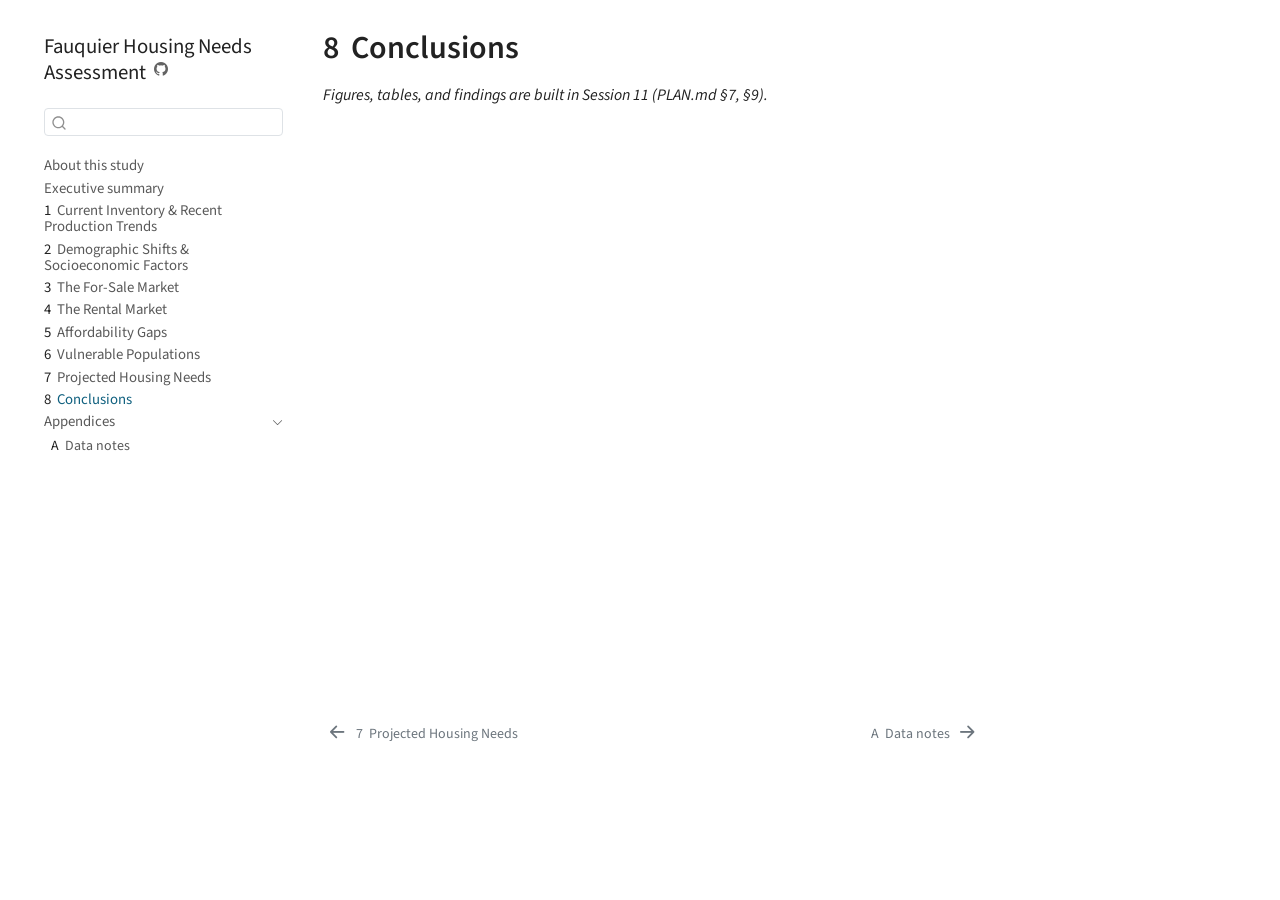
==== docs/conclusions.html @ 2946b9a0 "Session 9 (part 2): rental chapter + session close" ====
<!DOCTYPE html>
<html xmlns="http://www.w3.org/1999/xhtml" lang="en" xml:lang="en"><head>

<meta charset="utf-8">
<meta name="generator" content="quarto-1.9.36">

<meta name="viewport" content="width=device-width, initial-scale=1.0, user-scalable=yes">


<title>8&nbsp; Conclusions – Fauquier Housing Needs Assessment</title>
<style>
/* Default styles provided by pandoc.
** See https://pandoc.org/MANUAL.html#variables-for-html for config info.
*/
code{white-space: pre-wrap;}
span.smallcaps{font-variant: small-caps;}
div.columns{display: flex; gap: min(4vw, 1.5em);}
div.column{flex: auto; overflow-x: auto;}
div.hanging-indent{margin-left: 1.5em; text-indent: -1.5em;}
ul.task-list{list-style: none;}
ul.task-list li input[type="checkbox"] {
  width: 0.8em;
  margin: 0 0.8em 0.2em -1em; /* quarto-specific, see https://github.com/quarto-dev/quarto-cli/issues/4556 */ 
  vertical-align: middle;
}
</style>


<script src="site_libs/quarto-nav/quarto-nav.js"></script>
<script src="site_libs/quarto-nav/headroom.min.js"></script>
<script src="site_libs/clipboard/clipboard.min.js"></script>
<script src="site_libs/quarto-search/autocomplete.umd.js"></script>
<script src="site_libs/quarto-search/fuse.min.js"></script>
<script src="site_libs/quarto-search/quarto-search.js"></script>
<meta name="quarto:offset" content="./">
<link href="./data-notes.html" rel="next">
<link href="./projections.html" rel="prev">
<script src="site_libs/quarto-html/quarto.js" type="module"></script>
<script src="site_libs/quarto-html/tabsets/tabsets.js" type="module"></script>
<script src="site_libs/quarto-html/popper.min.js"></script>
<script src="site_libs/quarto-html/tippy.umd.min.js"></script>
<script src="site_libs/quarto-html/anchor.min.js"></script>
<link href="site_libs/quarto-html/tippy.css" rel="stylesheet">
<link href="site_libs/quarto-html/quarto-syntax-highlighting-845c23b38eaddc0f92fda52bfe77a8c8.css" rel="stylesheet" id="quarto-text-highlighting-styles">
<script src="site_libs/bootstrap/bootstrap.min.js"></script>
<link href="site_libs/bootstrap/bootstrap-icons.css" rel="stylesheet">
<link href="site_libs/bootstrap/bootstrap-46c6e2c251575f6e011ea95a3e909c79.min.css" rel="stylesheet" append-hash="true" id="quarto-bootstrap" data-mode="light">
<script id="quarto-search-options" type="application/json">{
  "location": "sidebar",
  "copy-button": false,
  "collapse-after": 3,
  "panel-placement": "start",
  "type": "textbox",
  "limit": 50,
  "keyboard-shortcut": [
    "f",
    "/",
    "s"
  ],
  "show-item-context": false,
  "language": {
    "search-no-results-text": "No results",
    "search-matching-documents-text": "matching documents",
    "search-copy-link-title": "Copy link to search",
    "search-hide-matches-text": "Hide additional matches",
    "search-more-match-text": "more match in this document",
    "search-more-matches-text": "more matches in this document",
    "search-clear-button-title": "Clear",
    "search-text-placeholder": "",
    "search-detached-cancel-button-title": "Cancel",
    "search-submit-button-title": "Submit",
    "search-label": "Search"
  }
}</script>


</head>

<body class="nav-sidebar floating quarto-light">

<div id="quarto-search-results"></div>
  <header id="quarto-header" class="headroom fixed-top">
  <nav class="quarto-secondary-nav">
    <div class="container-fluid d-flex">
      <button type="button" class="quarto-btn-toggle btn" data-bs-toggle="collapse" role="button" data-bs-target=".quarto-sidebar-collapse-item" aria-controls="quarto-sidebar" aria-expanded="false" aria-label="Toggle sidebar navigation" onclick="if (window.quartoToggleHeadroom) { window.quartoToggleHeadroom(); }">
        <i class="bi bi-layout-text-sidebar-reverse"></i>
      </button>
        <nav class="quarto-page-breadcrumbs" aria-label="breadcrumb"><ol class="breadcrumb"><li class="breadcrumb-item"><a href="./conclusions.html"><span class="chapter-number">8</span>&nbsp; <span class="chapter-title">Conclusions</span></a></li></ol></nav>
        <a class="flex-grow-1" role="navigation" data-bs-toggle="collapse" data-bs-target=".quarto-sidebar-collapse-item" aria-controls="quarto-sidebar" aria-expanded="false" aria-label="Toggle sidebar navigation" onclick="if (window.quartoToggleHeadroom) { window.quartoToggleHeadroom(); }">      
        </a>
      <button type="button" class="btn quarto-search-button" aria-label="Search" onclick="window.quartoOpenSearch();">
        <i class="bi bi-search"></i>
      </button>
    </div>
  </nav>
</header>
<!-- content -->
<div id="quarto-content" class="quarto-container page-columns page-rows-contents page-layout-article">
<!-- sidebar -->
  <nav id="quarto-sidebar" class="sidebar collapse collapse-horizontal quarto-sidebar-collapse-item sidebar-navigation floating overflow-auto">
    <div class="pt-lg-2 mt-2 text-left sidebar-header">
    <div class="sidebar-title mb-0 py-0">
      <a href="./">Fauquier Housing Needs Assessment</a> 
        <div class="sidebar-tools-main">
    <a href="https://github.com/hdadvisors/fhfh" title="Source Code" class="quarto-navigation-tool px-1" aria-label="Source Code"><i class="bi bi-github"></i></a>
</div>
    </div>
      </div>
        <div class="mt-2 flex-shrink-0 align-items-center">
        <div class="sidebar-search">
        <div id="quarto-search" class="" title="Search"></div>
        </div>
        </div>
    <div class="sidebar-menu-container"> 
    <ul class="list-unstyled mt-1">
        <li class="sidebar-item">
  <div class="sidebar-item-container"> 
  <a href="./index.html" class="sidebar-item-text sidebar-link">
 <span class="menu-text">About this study</span></a>
  </div>
</li>
        <li class="sidebar-item">
  <div class="sidebar-item-container"> 
  <a href="./exec-sum.html" class="sidebar-item-text sidebar-link">
 <span class="menu-text">Executive summary</span></a>
  </div>
</li>
        <li class="sidebar-item">
  <div class="sidebar-item-container"> 
  <a href="./inventory.html" class="sidebar-item-text sidebar-link">
 <span class="menu-text"><span class="chapter-number">1</span>&nbsp; <span class="chapter-title">Current Inventory &amp; Recent Production Trends</span></span></a>
  </div>
</li>
        <li class="sidebar-item">
  <div class="sidebar-item-container"> 
  <a href="./demographics.html" class="sidebar-item-text sidebar-link">
 <span class="menu-text"><span class="chapter-number">2</span>&nbsp; <span class="chapter-title">Demographic Shifts &amp; Socioeconomic Factors</span></span></a>
  </div>
</li>
        <li class="sidebar-item">
  <div class="sidebar-item-container"> 
  <a href="./market-ownership.html" class="sidebar-item-text sidebar-link">
 <span class="menu-text"><span class="chapter-number">3</span>&nbsp; <span class="chapter-title">The For-Sale Market</span></span></a>
  </div>
</li>
        <li class="sidebar-item">
  <div class="sidebar-item-container"> 
  <a href="./market-rental.html" class="sidebar-item-text sidebar-link">
 <span class="menu-text"><span class="chapter-number">4</span>&nbsp; <span class="chapter-title">The Rental Market</span></span></a>
  </div>
</li>
        <li class="sidebar-item">
  <div class="sidebar-item-container"> 
  <a href="./gaps.html" class="sidebar-item-text sidebar-link">
 <span class="menu-text"><span class="chapter-number">5</span>&nbsp; <span class="chapter-title">Affordability Gaps</span></span></a>
  </div>
</li>
        <li class="sidebar-item">
  <div class="sidebar-item-container"> 
  <a href="./populations.html" class="sidebar-item-text sidebar-link">
 <span class="menu-text"><span class="chapter-number">6</span>&nbsp; <span class="chapter-title">Vulnerable Populations</span></span></a>
  </div>
</li>
        <li class="sidebar-item">
  <div class="sidebar-item-container"> 
  <a href="./projections.html" class="sidebar-item-text sidebar-link">
 <span class="menu-text"><span class="chapter-number">7</span>&nbsp; <span class="chapter-title">Projected Housing Needs</span></span></a>
  </div>
</li>
        <li class="sidebar-item">
  <div class="sidebar-item-container"> 
  <a href="./conclusions.html" class="sidebar-item-text sidebar-link active">
 <span class="menu-text"><span class="chapter-number">8</span>&nbsp; <span class="chapter-title">Conclusions</span></span></a>
  </div>
</li>
        <li class="sidebar-item sidebar-item-section">
      <div class="sidebar-item-container"> 
            <a class="sidebar-item-text sidebar-link text-start" data-bs-toggle="collapse" data-bs-target="#quarto-sidebar-section-1" role="navigation" aria-expanded="true">
 <span class="menu-text">Appendices</span></a>
          <a class="sidebar-item-toggle text-start" data-bs-toggle="collapse" data-bs-target="#quarto-sidebar-section-1" role="navigation" aria-expanded="true" aria-label="Toggle section">
            <i class="bi bi-chevron-right ms-2"></i>
          </a> 
      </div>
      <ul id="quarto-sidebar-section-1" class="collapse list-unstyled sidebar-section depth1 show">  
          <li class="sidebar-item">
  <div class="sidebar-item-container"> 
  <a href="./data-notes.html" class="sidebar-item-text sidebar-link">
 <span class="menu-text"><span class="chapter-number">A</span>&nbsp; <span class="chapter-title">Data notes</span></span></a>
  </div>
</li>
      </ul>
  </li>
    </ul>
    </div>
</nav>
<div id="quarto-sidebar-glass" class="quarto-sidebar-collapse-item" data-bs-toggle="collapse" data-bs-target=".quarto-sidebar-collapse-item"></div>
<!-- margin-sidebar -->
    <div id="quarto-margin-sidebar" class="sidebar margin-sidebar zindex-bottom">
        
    </div>
<!-- main -->
<main class="content" id="quarto-document-content">

<header id="title-block-header" class="quarto-title-block default">
<div class="quarto-title">
<h1 class="title"><span id="sec-conclusions" class="quarto-section-identifier"><span class="chapter-number">8</span>&nbsp; <span class="chapter-title">Conclusions</span></span></h1>
</div>



<div class="quarto-title-meta">

    
  
    
  </div>
  


</header>


<!-- Purpose: bullet synthesis of key findings by income level, tenure, household type, and geography (PLAN.md §7 Ch 7). -->
<p><em>Figures, tables, and findings are built in Session 11 (PLAN.md §7, §9).</em></p>



</main> <!-- /main -->
<script id="quarto-html-after-body" type="application/javascript">
  window.document.addEventListener("DOMContentLoaded", function (event) {
    const icon = "";
    const anchorJS = new window.AnchorJS();
    anchorJS.options = {
      placement: 'right',
      icon: icon
    };
    anchorJS.add('.anchored');
    const isCodeAnnotation = (el) => {
      for (const clz of el.classList) {
        if (clz.startsWith('code-annotation-')) {                     
          return true;
        }
      }
      return false;
    }
    const onCopySuccess = function(e) {
      // button target
      const button = e.trigger;
      // don't keep focus
      button.blur();
      // flash "checked"
      button.classList.add('code-copy-button-checked');
      var currentTitle = button.getAttribute("title");
      button.setAttribute("title", "Copied!");
      let tooltip;
      if (window.bootstrap) {
        button.setAttribute("data-bs-toggle", "tooltip");
        button.setAttribute("data-bs-placement", "left");
        button.setAttribute("data-bs-title", "Copied!");
        tooltip = new bootstrap.Tooltip(button, 
          { trigger: "manual", 
            customClass: "code-copy-button-tooltip",
            offset: [0, -8]});
        tooltip.show();    
      }
      setTimeout(function() {
        if (tooltip) {
          tooltip.hide();
          button.removeAttribute("data-bs-title");
          button.removeAttribute("data-bs-toggle");
          button.removeAttribute("data-bs-placement");
        }
        button.setAttribute("title", currentTitle);
        button.classList.remove('code-copy-button-checked');
      }, 1000);
      // clear code selection
      e.clearSelection();
    }
    const getTextToCopy = function(trigger) {
      const outerScaffold = trigger.parentElement.cloneNode(true);
      const codeEl = outerScaffold.querySelector('code');
      for (const childEl of codeEl.children) {
        if (isCodeAnnotation(childEl)) {
          childEl.remove();
        }
      }
      return codeEl.innerText;
    }
    const clipboard = new window.ClipboardJS('.code-copy-button:not([data-in-quarto-modal])', {
      text: getTextToCopy
    });
    clipboard.on('success', onCopySuccess);
    if (window.document.getElementById('quarto-embedded-source-code-modal')) {
      const clipboardModal = new window.ClipboardJS('.code-copy-button[data-in-quarto-modal]', {
        text: getTextToCopy,
        container: window.document.getElementById('quarto-embedded-source-code-modal')
      });
      clipboardModal.on('success', onCopySuccess);
    }
      var localhostRegex = new RegExp(/^(?:http|https):\/\/localhost\:?[0-9]*\//);
      var mailtoRegex = new RegExp(/^mailto:/);
        var filterRegex = new RegExp('/' + window.location.host + '/');
      var isInternal = (href) => {
          return filterRegex.test(href) || localhostRegex.test(href) || mailtoRegex.test(href);
      }
      // Inspect non-navigation links and adorn them if external
     var links = window.document.querySelectorAll('a[href]:not(.nav-link):not(.navbar-brand):not(.toc-action):not(.sidebar-link):not(.sidebar-item-toggle):not(.pagination-link):not(.no-external):not([aria-hidden]):not(.dropdown-item):not(.quarto-navigation-tool):not(.about-link)');
      for (var i=0; i<links.length; i++) {
        const link = links[i];
        if (!isInternal(link.href)) {
          // undo the damage that might have been done by quarto-nav.js in the case of
          // links that we want to consider external
          if (link.dataset.originalHref !== undefined) {
            link.href = link.dataset.originalHref;
          }
        }
      }
    function tippyHover(el, contentFn, onTriggerFn, onUntriggerFn) {
      const config = {
        allowHTML: true,
        maxWidth: 500,
        delay: 100,
        arrow: false,
        appendTo: function(el) {
            return el.parentElement;
        },
        interactive: true,
        interactiveBorder: 10,
        theme: 'quarto',
        placement: 'bottom-start',
      };
      if (contentFn) {
        config.content = contentFn;
      }
      if (onTriggerFn) {
        config.onTrigger = onTriggerFn;
      }
      if (onUntriggerFn) {
        config.onUntrigger = onUntriggerFn;
      }
      window.tippy(el, config); 
    }
        let selectedAnnoteEl;
        const selectorForAnnotation = ( cell, annotation) => {
          let cellAttr = 'data-code-cell="' + cell + '"';
          let lineAttr = 'data-code-annotation="' +  annotation + '"';
          const selector = 'span[' + cellAttr + '][' + lineAttr + ']';
          return selector;
        }
        const selectCodeLines = (annoteEl) => {
          const doc = window.document;
          const targetCell = annoteEl.getAttribute("data-target-cell");
          const targetAnnotation = annoteEl.getAttribute("data-target-annotation");
          const annoteSpan = window.document.querySelector(selectorForAnnotation(targetCell, targetAnnotation));
          const lines = annoteSpan.getAttribute("data-code-lines").split(",");
          const lineIds = lines.map((line) => {
            return targetCell + "-" + line;
          })
          let top = null;
          let height = null;
          let parent = null;
          if (lineIds.length > 0) {
              //compute the position of the single el (top and bottom and make a div)
              const el = window.document.getElementById(lineIds[0]);
              top = el.offsetTop;
              height = el.offsetHeight;
              parent = el.parentElement.parentElement;
            if (lineIds.length > 1) {
              const lastEl = window.document.getElementById(lineIds[lineIds.length - 1]);
              const bottom = lastEl.offsetTop + lastEl.offsetHeight;
              height = bottom - top;
            }
            if (top !== null && height !== null && parent !== null) {
              // cook up a div (if necessary) and position it 
              let div = window.document.getElementById("code-annotation-line-highlight");
              if (div === null) {
                div = window.document.createElement("div");
                div.setAttribute("id", "code-annotation-line-highlight");
                div.style.position = 'absolute';
                parent.appendChild(div);
              }
              div.style.top = top - 2 + "px";
              div.style.height = height + 4 + "px";
              div.style.left = 0;
              let gutterDiv = window.document.getElementById("code-annotation-line-highlight-gutter");
              if (gutterDiv === null) {
                gutterDiv = window.document.createElement("div");
                gutterDiv.setAttribute("id", "code-annotation-line-highlight-gutter");
                gutterDiv.style.position = 'absolute';
                const codeCell = window.document.getElementById(targetCell);
                const gutter = codeCell.querySelector('.code-annotation-gutter');
                gutter.appendChild(gutterDiv);
              }
              gutterDiv.style.top = top - 2 + "px";
              gutterDiv.style.height = height + 4 + "px";
            }
            selectedAnnoteEl = annoteEl;
          }
        };
        const unselectCodeLines = () => {
          const elementsIds = ["code-annotation-line-highlight", "code-annotation-line-highlight-gutter"];
          elementsIds.forEach((elId) => {
            const div = window.document.getElementById(elId);
            if (div) {
              div.remove();
            }
          });
          selectedAnnoteEl = undefined;
        };
          // Handle positioning of the toggle
      window.addEventListener(
        "resize",
        throttle(() => {
          elRect = undefined;
          if (selectedAnnoteEl) {
            selectCodeLines(selectedAnnoteEl);
          }
        }, 10)
      );
      function throttle(fn, ms) {
      let throttle = false;
      let timer;
        return (...args) => {
          if(!throttle) { // first call gets through
              fn.apply(this, args);
              throttle = true;
          } else { // all the others get throttled
              if(timer) clearTimeout(timer); // cancel #2
              timer = setTimeout(() => {
                fn.apply(this, args);
                timer = throttle = false;
              }, ms);
          }
        };
      }
        // Attach click handler to the DT
        const annoteDls = window.document.querySelectorAll('dt[data-target-cell]');
        for (const annoteDlNode of annoteDls) {
          annoteDlNode.addEventListener('click', (event) => {
            const clickedEl = event.target;
            if (clickedEl !== selectedAnnoteEl) {
              unselectCodeLines();
              const activeEl = window.document.querySelector('dt[data-target-cell].code-annotation-active');
              if (activeEl) {
                activeEl.classList.remove('code-annotation-active');
              }
              selectCodeLines(clickedEl);
              clickedEl.classList.add('code-annotation-active');
            } else {
              // Unselect the line
              unselectCodeLines();
              clickedEl.classList.remove('code-annotation-active');
            }
          });
        }
    const findCites = (el) => {
      const parentEl = el.parentElement;
      if (parentEl) {
        const cites = parentEl.dataset.cites;
        if (cites) {
          return {
            el,
            cites: cites.split(' ')
          };
        } else {
          return findCites(el.parentElement)
        }
      } else {
        return undefined;
      }
    };
    var bibliorefs = window.document.querySelectorAll('a[role="doc-biblioref"]');
    for (var i=0; i<bibliorefs.length; i++) {
      const ref = bibliorefs[i];
      const citeInfo = findCites(ref);
      if (citeInfo) {
        tippyHover(citeInfo.el, function() {
          var popup = window.document.createElement('div');
          citeInfo.cites.forEach(function(cite) {
            var citeDiv = window.document.createElement('div');
            citeDiv.classList.add('hanging-indent');
            citeDiv.classList.add('csl-entry');
            var biblioDiv = window.document.getElementById('ref-' + cite);
            if (biblioDiv) {
              citeDiv.innerHTML = biblioDiv.innerHTML;
            }
            popup.appendChild(citeDiv);
          });
          return popup.innerHTML;
        });
      }
    }
  });
  </script>
<nav class="page-navigation">
  <div class="nav-page nav-page-previous">
      <a href="./projections.html" class="pagination-link" aria-label="Projected Housing Needs">
        <i class="bi bi-arrow-left-short"></i> <span class="nav-page-text"><span class="chapter-number">7</span>&nbsp; <span class="chapter-title">Projected Housing Needs</span></span>
      </a>          
  </div>
  <div class="nav-page nav-page-next">
      <a href="./data-notes.html" class="pagination-link" aria-label="Data notes">
        <span class="nav-page-text"><span class="chapter-number">A</span>&nbsp; <span class="chapter-title">Data notes</span></span> <i class="bi bi-arrow-right-short"></i>
      </a>
  </div>
</nav>
</div> <!-- /content -->




</body></html>
---- docs/site_libs/quarto-html/tippy.css ----
.tippy-box[data-animation=fade][data-state=hidden]{opacity:0}[data-tippy-root]{max-width:calc(100vw - 10px)}.tippy-box{position:relative;background-color:#333;color:#fff;border-radius:4px;font-size:14px;line-height:1.4;white-space:normal;outline:0;transition-property:transform,visibility,opacity}.tippy-box[data-placement^=top]>.tippy-arrow{bottom:0}.tippy-box[data-placement^=top]>.tippy-arrow:before{bottom:-7px;left:0;border-width:8px 8px 0;border-top-color:initial;transform-origin:center top}.tippy-box[data-placement^=bottom]>.tippy-arrow{top:0}.tippy-box[data-placement^=bottom]>.tippy-arrow:before{top:-7px;left:0;border-width:0 8px 8px;border-bottom-color:initial;transform-origin:center bottom}.tippy-box[data-placement^=left]>.tippy-arrow{right:0}.tippy-box[data-placement^=left]>.tippy-arrow:before{border-width:8px 0 8px 8px;border-left-color:initial;right:-7px;transform-origin:center left}.tippy-box[data-placement^=right]>.tippy-arrow{left:0}.tippy-box[data-placement^=right]>.tippy-arrow:before{left:-7px;border-width:8px 8px 8px 0;border-right-color:initial;transform-origin:center right}.tippy-box[data-inertia][data-state=visible]{transition-timing-function:cubic-bezier(.54,1.5,.38,1.11)}.tippy-arrow{width:16px;height:16px;color:#333}.tippy-arrow:before{content:"";position:absolute;border-color:transparent;border-style:solid}.tippy-content{position:relative;padding:5px 9px;z-index:1}
---- docs/site_libs/quarto-html/quarto-syntax-highlighting-845c23b38eaddc0f92fda52bfe77a8c8.css ----
/* quarto syntax highlight colors */
:root {
  --quarto-hl-ot-color: #003B4F;
  --quarto-hl-at-color: #657422;
  --quarto-hl-ss-color: #20794D;
  --quarto-hl-an-color: #5E5E5E;
  --quarto-hl-fu-color: #4758AB;
  --quarto-hl-st-color: #20794D;
  --quarto-hl-cf-color: #003B4F;
  --quarto-hl-op-color: #5E5E5E;
  --quarto-hl-er-color: #AD0000;
  --quarto-hl-bn-color: #AD0000;
  --quarto-hl-al-color: #AD0000;
  --quarto-hl-va-color: #111111;
  --quarto-hl-bu-color: inherit;
  --quarto-hl-ex-color: inherit;
  --quarto-hl-pp-color: #AD0000;
  --quarto-hl-in-color: #5E5E5E;
  --quarto-hl-vs-color: #20794D;
  --quarto-hl-wa-color: #5E5E5E;
  --quarto-hl-do-color: #5E5E5E;
  --quarto-hl-im-color: #00769E;
  --quarto-hl-ch-color: #20794D;
  --quarto-hl-dt-color: #AD0000;
  --quarto-hl-fl-color: #AD0000;
  --quarto-hl-co-color: #5E5E5E;
  --quarto-hl-cv-color: #5E5E5E;
  --quarto-hl-cn-color: #8f5902;
  --quarto-hl-sc-color: #5E5E5E;
  --quarto-hl-dv-color: #AD0000;
  --quarto-hl-kw-color: #003B4F;
}

/* other quarto variables */
:root {
  --quarto-font-monospace: SFMono-Regular, Menlo, Monaco, Consolas, "Liberation Mono", "Courier New", monospace;
}

/* syntax highlight based on Pandoc's rules */
pre > code.sourceCode > span {
  color: #003B4F;
}

code.sourceCode > span {
  color: #003B4F;
}

div.sourceCode,
div.sourceCode pre.sourceCode {
  color: #003B4F;
}

/* Normal */
code span {
  color: #003B4F;
}

/* Alert */
code span.al {
  color: #AD0000;
  font-style: inherit;
}

/* Annotation */
code span.an {
  color: #5E5E5E;
  font-style: inherit;
}

/* Attribute */
code span.at {
  color: #657422;
  font-style: inherit;
}

/* BaseN */
code span.bn {
  color: #AD0000;
  font-style: inherit;
}

/* BuiltIn */
code span.bu {
  font-style: inherit;
}

/* ControlFlow */
code span.cf {
  color: #003B4F;
  font-weight: bold;
  font-style: inherit;
}

/* Char */
code span.ch {
  color: #20794D;
  font-style: inherit;
}

/* Constant */
code span.cn {
  color: #8f5902;
  font-style: inherit;
}

/* Comment */
code span.co {
  color: #5E5E5E;
  font-style: inherit;
}

/* CommentVar */
code span.cv {
  color: #5E5E5E;
  font-style: italic;
}

/* Documentation */
code span.do {
  color: #5E5E5E;
  font-style: italic;
}

/* DataType */
code span.dt {
  color: #AD0000;
  font-style: inherit;
}

/* DecVal */
code span.dv {
  color: #AD0000;
  font-style: inherit;
}

/* Error */
code span.er {
  color: #AD0000;
  font-style: inherit;
}

/* Extension */
code span.ex {
  font-style: inherit;
}

/* Float */
code span.fl {
  color: #AD0000;
  font-style: inherit;
}

/* Function */
code span.fu {
  color: #4758AB;
  font-style: inherit;
}

/* Import */
code span.im {
  color: #00769E;
  font-style: inherit;
}

/* Information */
code span.in {
  color: #5E5E5E;
  font-style: inherit;
}

/* Keyword */
code span.kw {
  color: #003B4F;
  font-weight: bold;
  font-style: inherit;
}

/* Operator */
code span.op {
  color: #5E5E5E;
  font-style: inherit;
}

/* Other */
code span.ot {
  color: #003B4F;
  font-style: inherit;
}

/* Preprocessor */
code span.pp {
  color: #AD0000;
  font-style: inherit;
}

/* SpecialChar */
code span.sc {
  color: #5E5E5E;
  font-style: inherit;
}

/* SpecialString */
code span.ss {
  color: #20794D;
  font-style: inherit;
}

/* String */
code span.st {
  color: #20794D;
  font-style: inherit;
}

/* Variable */
code span.va {
  color: #111111;
  font-style: inherit;
}

/* VerbatimString */
code span.vs {
  color: #20794D;
  font-style: inherit;
}

/* Warning */
code span.wa {
  color: #5E5E5E;
  font-style: italic;
}

.prevent-inlining {
  content: "</";
}

/*# sourceMappingURL=ac89f0bb514bba72461919f78549e31c.css.map */
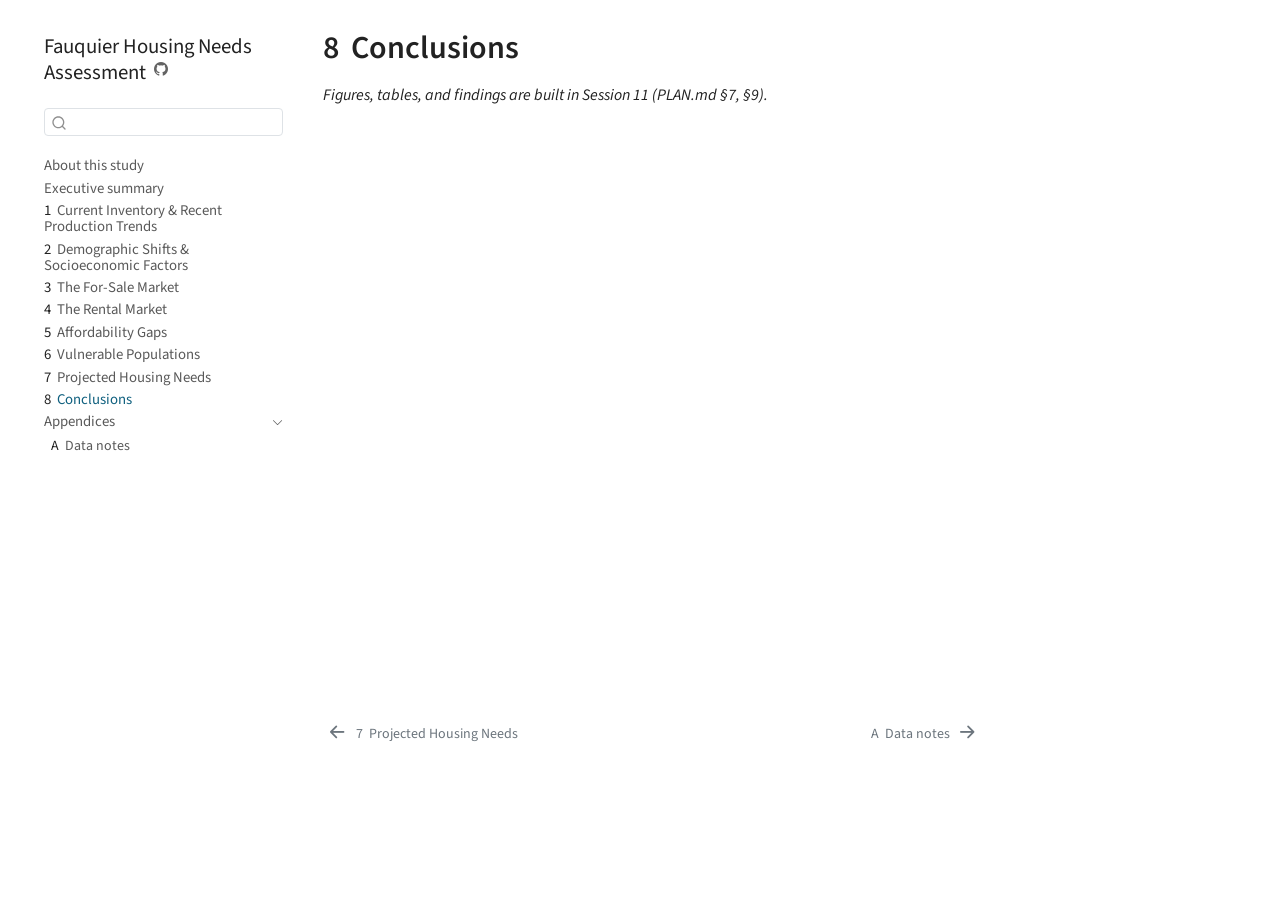
==== commit 67e756f2: "Session 11 (part a): projections chapter + wc_cap helper" ====
--- a/docs/conclusions.html
+++ b/docs/conclusions.html
@@ -2,7 +2,7 @@
 <html xmlns="http://www.w3.org/1999/xhtml" lang="en" xml:lang="en"><head>
 
 <meta charset="utf-8">
-<meta name="generator" content="quarto-1.9.36">
+<meta name="generator" content="quarto-1.9.38">
 
 <meta name="viewport" content="width=device-width, initial-scale=1.0, user-scalable=yes">
 
@@ -41,7 +41,7 @@
 <script src="site_libs/quarto-html/tippy.umd.min.js"></script>
 <script src="site_libs/quarto-html/anchor.min.js"></script>
 <link href="site_libs/quarto-html/tippy.css" rel="stylesheet">
-<link href="site_libs/quarto-html/quarto-syntax-highlighting-845c23b38eaddc0f92fda52bfe77a8c8.css" rel="stylesheet" id="quarto-text-highlighting-styles">
+<link href="site_libs/quarto-html/quarto-syntax-highlighting-15634bcf2e68342d4ad2dfa704d543f6.css" rel="stylesheet" id="quarto-text-highlighting-styles">
 <script src="site_libs/bootstrap/bootstrap.min.js"></script>
 <link href="site_libs/bootstrap/bootstrap-icons.css" rel="stylesheet">
 <link href="site_libs/bootstrap/bootstrap-46c6e2c251575f6e011ea95a3e909c79.min.css" rel="stylesheet" append-hash="true" id="quarto-bootstrap" data-mode="light">
--- a/docs/site_libs/quarto-html/quarto-syntax-highlighting-15634bcf2e68342d4ad2dfa704d543f6.css
+++ b/docs/site_libs/quarto-html/quarto-syntax-highlighting-15634bcf2e68342d4ad2dfa704d543f6.css
@@ -0,0 +1,236 @@
+/* quarto syntax highlight colors */
+:root {
+  --quarto-hl-ot-color: #003B4F;
+  --quarto-hl-at-color: #657422;
+  --quarto-hl-ss-color: #20794D;
+  --quarto-hl-an-color: #5E5E5E;
+  --quarto-hl-fu-color: #4758AB;
+  --quarto-hl-st-color: #20794D;
+  --quarto-hl-cf-color: #003B4F;
+  --quarto-hl-op-color: #5E5E5E;
+  --quarto-hl-er-color: #AD0000;
+  --quarto-hl-bn-color: #AD0000;
+  --quarto-hl-al-color: #AD0000;
+  --quarto-hl-va-color: #111111;
+  --quarto-hl-bu-color: inherit;
+  --quarto-hl-ex-color: inherit;
+  --quarto-hl-pp-color: #AD0000;
+  --quarto-hl-in-color: #5E5E5E;
+  --quarto-hl-vs-color: #20794D;
+  --quarto-hl-wa-color: #5E5E5E;
+  --quarto-hl-do-color: #5E5E5E;
+  --quarto-hl-im-color: #00769E;
+  --quarto-hl-ch-color: #20794D;
+  --quarto-hl-dt-color: #AD0000;
+  --quarto-hl-fl-color: #AD0000;
+  --quarto-hl-co-color: #5E5E5E;
+  --quarto-hl-cv-color: #5E5E5E;
+  --quarto-hl-cn-color: #8f5902;
+  --quarto-hl-sc-color: #5E5E5E;
+  --quarto-hl-dv-color: #AD0000;
+  --quarto-hl-kw-color: #003B4F;
+}
+
+/* other quarto variables */
+:root {
+  --quarto-font-monospace: SFMono-Regular, Menlo, Monaco, Consolas, "Liberation Mono", "Courier New", monospace;
+}
+
+/* syntax highlight based on Pandoc's rules */
+pre > code.sourceCode > span {
+  color: #003B4F;
+}
+
+code.sourceCode > span {
+  color: #003B4F;
+}
+
+div.sourceCode,
+div.sourceCode pre.sourceCode {
+  color: #003B4F;
+}
+
+/* Normal */
+code span {
+  color: #003B4F;
+}
+
+/* Alert */
+code span.al {
+  color: #AD0000;
+  font-style: inherit;
+}
+
+/* Annotation */
+code span.an {
+  color: #5E5E5E;
+  font-style: inherit;
+}
+
+/* Attribute */
+code span.at {
+  color: #657422;
+  font-style: inherit;
+}
+
+/* BaseN */
+code span.bn {
+  color: #AD0000;
+  font-style: inherit;
+}
+
+/* BuiltIn */
+code span.bu {
+  font-style: inherit;
+}
+
+/* ControlFlow */
+code span.cf {
+  color: #003B4F;
+  font-weight: bold;
+  font-style: inherit;
+}
+
+/* Char */
+code span.ch {
+  color: #20794D;
+  font-style: inherit;
+}
+
+/* Constant */
+code span.cn {
+  color: #8f5902;
+  font-style: inherit;
+}
+
+/* Comment */
+code span.co {
+  color: #5E5E5E;
+  font-style: inherit;
+}
+
+/* CommentVar */
+code span.cv {
+  color: #5E5E5E;
+  font-style: italic;
+}
+
+/* Documentation */
+code span.do {
+  color: #5E5E5E;
+  font-style: italic;
+}
+
+/* DataType */
+code span.dt {
+  color: #AD0000;
+  font-style: inherit;
+}
+
+/* DecVal */
+code span.dv {
+  color: #AD0000;
+  font-style: inherit;
+}
+
+/* Error */
+code span.er {
+  color: #AD0000;
+  font-style: inherit;
+}
+
+/* Extension */
+code span.ex {
+  font-style: inherit;
+}
+
+/* Float */
+code span.fl {
+  color: #AD0000;
+  font-style: inherit;
+}
+
+/* Function */
+code span.fu {
+  color: #4758AB;
+  font-style: inherit;
+}
+
+/* Import */
+code span.im {
+  color: #00769E;
+  font-style: inherit;
+}
+
+/* Information */
+code span.in {
+  color: #5E5E5E;
+  font-style: inherit;
+}
+
+/* Keyword */
+code span.kw {
+  color: #003B4F;
+  font-weight: bold;
+  font-style: inherit;
+}
+
+/* Operator */
+code span.op {
+  color: #5E5E5E;
+  font-style: inherit;
+}
+
+/* Other */
+code span.ot {
+  color: #003B4F;
+  font-style: inherit;
+}
+
+/* Preprocessor */
+code span.pp {
+  color: #AD0000;
+  font-style: inherit;
+}
+
+/* SpecialChar */
+code span.sc {
+  color: #5E5E5E;
+  font-style: inherit;
+}
+
+/* SpecialString */
+code span.ss {
+  color: #20794D;
+  font-style: inherit;
+}
+
+/* String */
+code span.st {
+  color: #20794D;
+  font-style: inherit;
+}
+
+/* Variable */
+code span.va {
+  color: #111111;
+  font-style: inherit;
+}
+
+/* VerbatimString */
+code span.vs {
+  color: #20794D;
+  font-style: inherit;
+}
+
+/* Warning */
+code span.wa {
+  color: #5E5E5E;
+  font-style: italic;
+}
+
+.prevent-inlining {
+  content: "</";
+}
+
+/*# sourceMappingURL=f23921c56f73e400b49028c9186a1aa0.css.map */
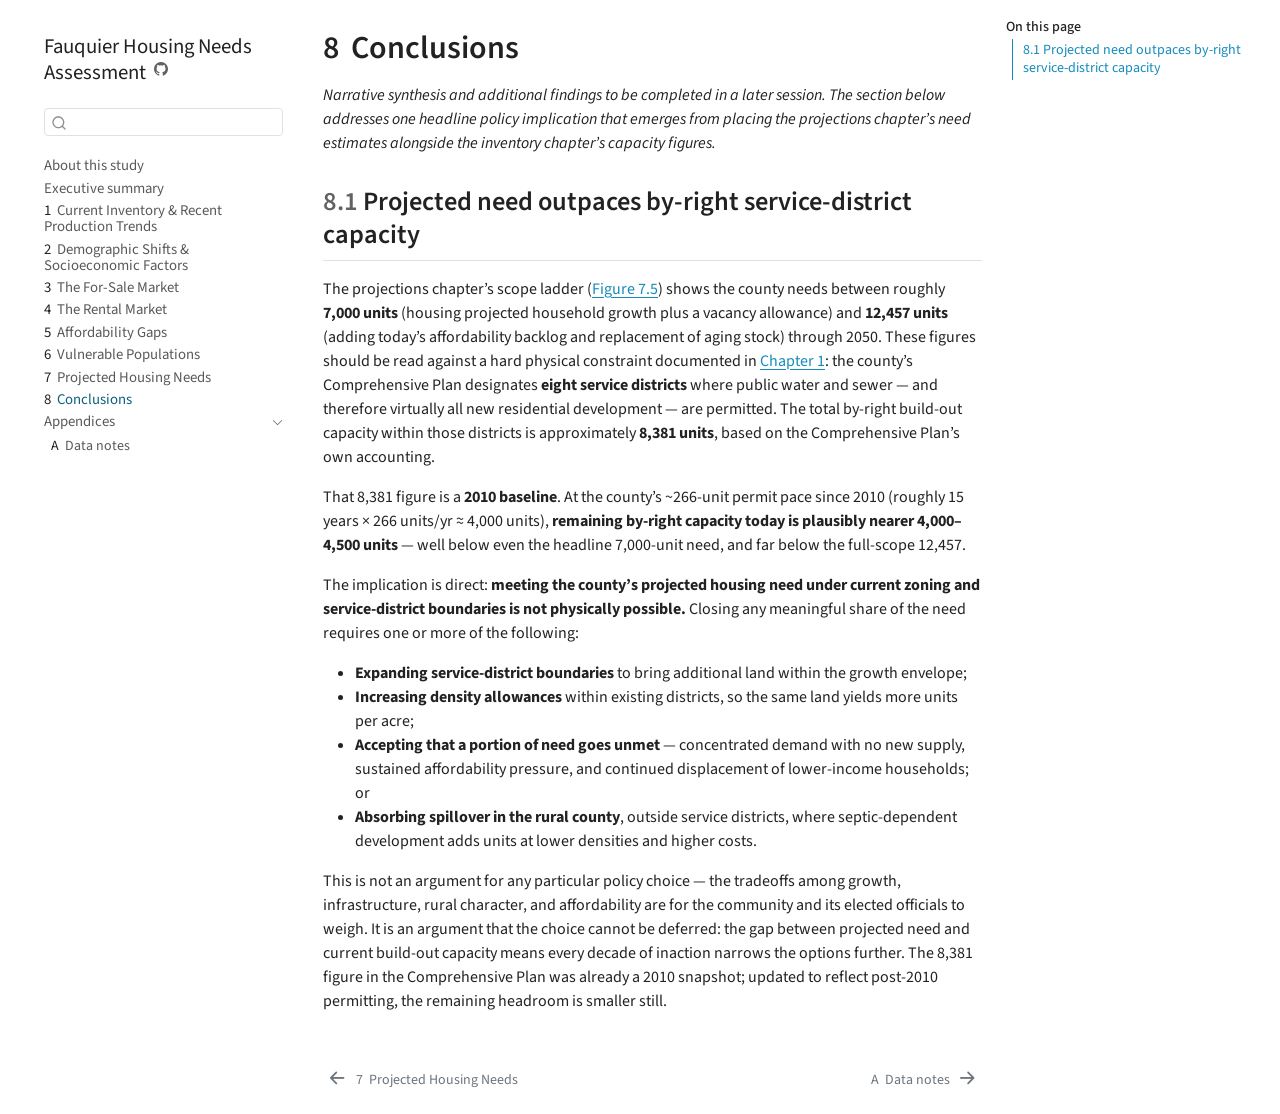
==== commit 7a95ba72: "content(data-audit): apply 13 locked editorial fixes - inventory.qmd: Bealeton pop ~6k -> ~5k (ACS B" ====
--- a/docs/conclusions.html
+++ b/docs/conclusions.html
@@ -195,8 +195,14 @@
 </nav>
 <div id="quarto-sidebar-glass" class="quarto-sidebar-collapse-item" data-bs-toggle="collapse" data-bs-target=".quarto-sidebar-collapse-item"></div>
 <!-- margin-sidebar -->
-    <div id="quarto-margin-sidebar" class="sidebar margin-sidebar zindex-bottom">
-        
+    <div id="quarto-margin-sidebar" class="sidebar margin-sidebar">
+        <nav id="TOC" role="doc-toc" class="toc-active">
+    <h2 id="toc-title">On this page</h2>
+   
+  <ul>
+  <li><a href="#projected-need-outpaces-by-right-service-district-capacity" id="toc-projected-need-outpaces-by-right-service-district-capacity" class="nav-link active" data-scroll-target="#projected-need-outpaces-by-right-service-district-capacity"><span class="header-section-number">8.1</span> Projected need outpaces by-right service-district capacity</a></li>
+  </ul>
+</nav>
     </div>
 <!-- main -->
 <main class="content" id="quarto-document-content">
@@ -221,9 +227,22 @@
 
 
 <!-- Purpose: bullet synthesis of key findings by income level, tenure, household type, and geography (PLAN.md §7 Ch 7). -->
-<p><em>Figures, tables, and findings are built in Session 11 (PLAN.md §7, §9).</em></p>
-
-
+<p><em>Narrative synthesis and additional findings to be completed in a later session. The section below addresses one headline policy implication that emerges from placing the projections chapter’s need estimates alongside the inventory chapter’s capacity figures.</em></p>
+<section id="projected-need-outpaces-by-right-service-district-capacity" class="level2" data-number="8.1">
+<h2 data-number="8.1" class="anchored" data-anchor-id="projected-need-outpaces-by-right-service-district-capacity"><span class="header-section-number">8.1</span> Projected need outpaces by-right service-district capacity</h2>
+<p>The projections chapter’s scope ladder (<a href="projections.html#fig-scope-ladder" class="quarto-xref">Figure&nbsp;<span>7.5</span></a>) shows the county needs between roughly <strong>7,000 units</strong> (housing projected household growth plus a vacancy allowance) and <strong>12,457 units</strong> (adding today’s affordability backlog and replacement of aging stock) through 2050. These figures should be read against a hard physical constraint documented in <a href="inventory.html" class="quarto-xref"><span>Chapter 1</span></a>: the county’s Comprehensive Plan designates <strong>eight service districts</strong> where public water and sewer — and therefore virtually all new residential development — are permitted. The total by-right build-out capacity within those districts is approximately <strong>8,381 units</strong>, based on the Comprehensive Plan’s own accounting.</p>
+<p>That 8,381 figure is a <strong>2010 baseline</strong>. At the county’s ~266-unit permit pace since 2010 (roughly 15 years × 266 units/yr ≈ 4,000 units), <strong>remaining by-right capacity today is plausibly nearer 4,000–4,500 units</strong> — well below even the headline 7,000-unit need, and far below the full-scope 12,457.</p>
+<p>The implication is direct: <strong>meeting the county’s projected housing need under current zoning and service-district boundaries is not physically possible.</strong> Closing any meaningful share of the need requires one or more of the following:</p>
+<ul>
+<li><strong>Expanding service-district boundaries</strong> to bring additional land within the growth envelope;</li>
+<li><strong>Increasing density allowances</strong> within existing districts, so the same land yields more units per acre;</li>
+<li><strong>Accepting that a portion of need goes unmet</strong> — concentrated demand with no new supply, sustained affordability pressure, and continued displacement of lower-income households; or</li>
+<li><strong>Absorbing spillover in the rural county</strong>, outside service districts, where septic-dependent development adds units at lower densities and higher costs.</li>
+</ul>
+<p>This is not an argument for any particular policy choice — the tradeoffs among growth, infrastructure, rural character, and affordability are for the community and its elected officials to weigh. It is an argument that the choice cannot be deferred: the gap between projected need and current build-out capacity means every decade of inaction narrows the options further. The 8,381 figure in the Comprehensive Plan was already a 2010 snapshot; updated to reflect post-2010 permitting, the remaining headroom is smaller still.</p>
+
+
+</section>
 
 </main> <!-- /main -->
 <script id="quarto-html-after-body" type="application/javascript">
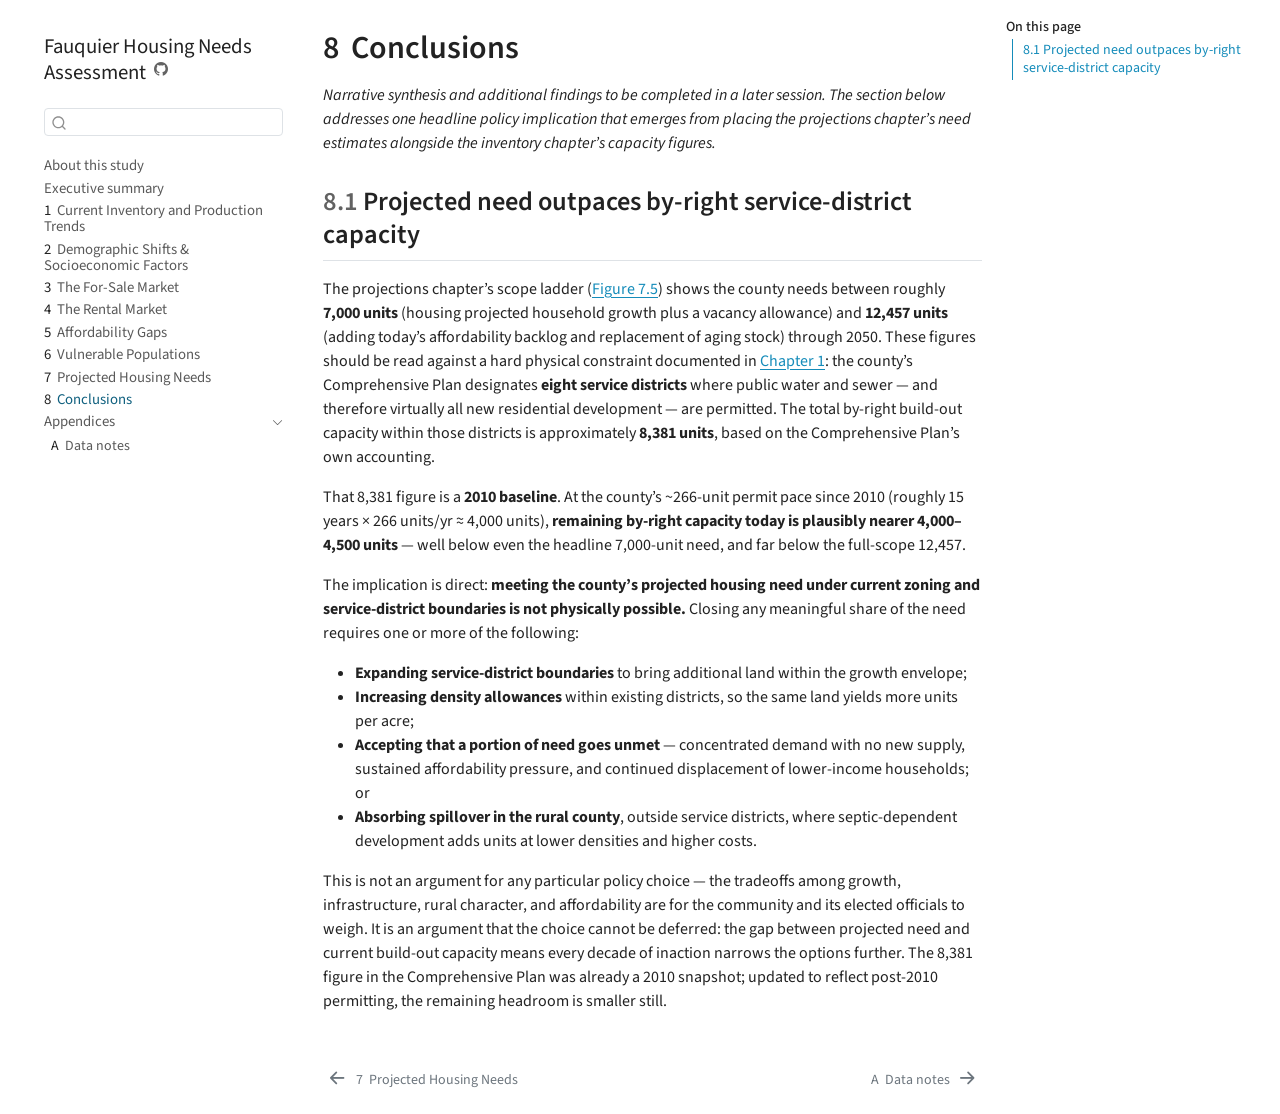
==== commit f346e3cf: "content(inventory): editorial pass, Marsh Run manufactured housing; re-render with Quarto 1.10" ====
--- a/docs/conclusions.html
+++ b/docs/conclusions.html
@@ -2,7 +2,7 @@
 <html xmlns="http://www.w3.org/1999/xhtml" lang="en" xml:lang="en"><head>
 
 <meta charset="utf-8">
-<meta name="generator" content="quarto-1.9.38">
+<meta name="generator" content="quarto-1.10.18">
 
 <meta name="viewport" content="width=device-width, initial-scale=1.0, user-scalable=yes">
 
@@ -12,10 +12,13 @@
 /* Default styles provided by pandoc.
 ** See https://pandoc.org/MANUAL.html#variables-for-html for config info.
 */
-code{white-space: pre-wrap;}
 span.smallcaps{font-variant: small-caps;}
-div.columns{display: flex; gap: min(4vw, 1.5em);}
-div.column{flex: auto; overflow-x: auto;}
+div.columns{display: flex; gap: 1.5em;}
+div.column{flex: auto;}
+@media screen {
+div.columns{gap: min(4vw, 1.5em);}
+div.column{overflow-x: auto;}
+}
 div.hanging-indent{margin-left: 1.5em; text-indent: -1.5em;}
 ul.task-list{list-style: none;}
 ul.task-list li input[type="checkbox"] {
@@ -41,10 +44,10 @@
 <script src="site_libs/quarto-html/tippy.umd.min.js"></script>
 <script src="site_libs/quarto-html/anchor.min.js"></script>
 <link href="site_libs/quarto-html/tippy.css" rel="stylesheet">
-<link href="site_libs/quarto-html/quarto-syntax-highlighting-15634bcf2e68342d4ad2dfa704d543f6.css" rel="stylesheet" id="quarto-text-highlighting-styles">
+<link href="site_libs/quarto-html/quarto-syntax-highlighting-64a204ab8560d761af7679ceaba22944.css" rel="stylesheet" id="quarto-text-highlighting-styles">
 <script src="site_libs/bootstrap/bootstrap.min.js"></script>
 <link href="site_libs/bootstrap/bootstrap-icons.css" rel="stylesheet">
-<link href="site_libs/bootstrap/bootstrap-46c6e2c251575f6e011ea95a3e909c79.min.css" rel="stylesheet" append-hash="true" id="quarto-bootstrap" data-mode="light">
+<link href="site_libs/bootstrap/bootstrap-f69b7edfa307575e8b8db3725626b858.min.css" rel="stylesheet" append-hash="true" id="quarto-bootstrap" data-mode="light">
 <script id="quarto-search-options" type="application/json">{
   "location": "sidebar",
   "copy-button": false,
@@ -128,7 +131,7 @@
         <li class="sidebar-item">
   <div class="sidebar-item-container"> 
   <a href="./inventory.html" class="sidebar-item-text sidebar-link">
- <span class="menu-text"><span class="chapter-number">1</span>&nbsp; <span class="chapter-title">Current Inventory &amp; Recent Production Trends</span></span></a>
+ <span class="menu-text"><span class="chapter-number">1</span>&nbsp; <span class="chapter-title">Current Inventory and Production Trends</span></span></a>
   </div>
 </li>
         <li class="sidebar-item">
--- a/docs/site_libs/quarto-html/quarto-syntax-highlighting-64a204ab8560d761af7679ceaba22944.css
+++ b/docs/site_libs/quarto-html/quarto-syntax-highlighting-64a204ab8560d761af7679ceaba22944.css
@@ -0,0 +1,236 @@
+/* quarto syntax highlight colors */
+:root {
+  --quarto-hl-ot-color: #003B4F;
+  --quarto-hl-at-color: #657422;
+  --quarto-hl-ss-color: #20794D;
+  --quarto-hl-an-color: #5E5E5E;
+  --quarto-hl-fu-color: #4758AB;
+  --quarto-hl-st-color: #20794D;
+  --quarto-hl-cf-color: #003B4F;
+  --quarto-hl-op-color: #5E5E5E;
+  --quarto-hl-er-color: #AD0000;
+  --quarto-hl-bn-color: #AD0000;
+  --quarto-hl-al-color: #AD0000;
+  --quarto-hl-va-color: #111111;
+  --quarto-hl-bu-color: inherit;
+  --quarto-hl-ex-color: inherit;
+  --quarto-hl-pp-color: #AD0000;
+  --quarto-hl-in-color: #5E5E5E;
+  --quarto-hl-vs-color: #20794D;
+  --quarto-hl-wa-color: #5E5E5E;
+  --quarto-hl-do-color: #5E5E5E;
+  --quarto-hl-im-color: #00769E;
+  --quarto-hl-ch-color: #20794D;
+  --quarto-hl-dt-color: #AD0000;
+  --quarto-hl-fl-color: #AD0000;
+  --quarto-hl-co-color: #5E5E5E;
+  --quarto-hl-cv-color: #5E5E5E;
+  --quarto-hl-cn-color: #8f5902;
+  --quarto-hl-sc-color: #5E5E5E;
+  --quarto-hl-dv-color: #AD0000;
+  --quarto-hl-kw-color: #003B4F;
+}
+
+/* other quarto variables */
+:root {
+  --quarto-font-monospace: SFMono-Regular, Menlo, Monaco, Consolas, "Liberation Mono", "Courier New", monospace;
+}
+
+/* syntax highlight based on Pandoc's rules */
+pre > code.sourceCode > span {
+  color: #003B4F;
+}
+
+code.sourceCode > span {
+  color: #003B4F;
+}
+
+div.sourceCode,
+div.sourceCode pre.sourceCode {
+  color: #003B4F;
+}
+
+/* Normal */
+code span {
+  color: #003B4F;
+}
+
+/* Alert */
+code span.al {
+  color: #AD0000;
+  font-style: inherit;
+}
+
+/* Annotation */
+code span.an {
+  color: #5E5E5E;
+  font-style: inherit;
+}
+
+/* Attribute */
+code span.at {
+  color: #657422;
+  font-style: inherit;
+}
+
+/* BaseN */
+code span.bn {
+  color: #AD0000;
+  font-style: inherit;
+}
+
+/* BuiltIn */
+code span.bu {
+  font-style: inherit;
+}
+
+/* ControlFlow */
+code span.cf {
+  color: #003B4F;
+  font-weight: bold;
+  font-style: inherit;
+}
+
+/* Char */
+code span.ch {
+  color: #20794D;
+  font-style: inherit;
+}
+
+/* Constant */
+code span.cn {
+  color: #8f5902;
+  font-style: inherit;
+}
+
+/* Comment */
+code span.co {
+  color: #5E5E5E;
+  font-style: inherit;
+}
+
+/* CommentVar */
+code span.cv {
+  color: #5E5E5E;
+  font-style: italic;
+}
+
+/* Documentation */
+code span.do {
+  color: #5E5E5E;
+  font-style: italic;
+}
+
+/* DataType */
+code span.dt {
+  color: #AD0000;
+  font-style: inherit;
+}
+
+/* DecVal */
+code span.dv {
+  color: #AD0000;
+  font-style: inherit;
+}
+
+/* Error */
+code span.er {
+  color: #AD0000;
+  font-style: inherit;
+}
+
+/* Extension */
+code span.ex {
+  font-style: inherit;
+}
+
+/* Float */
+code span.fl {
+  color: #AD0000;
+  font-style: inherit;
+}
+
+/* Function */
+code span.fu {
+  color: #4758AB;
+  font-style: inherit;
+}
+
+/* Import */
+code span.im {
+  color: #00769E;
+  font-style: inherit;
+}
+
+/* Information */
+code span.in {
+  color: #5E5E5E;
+  font-style: inherit;
+}
+
+/* Keyword */
+code span.kw {
+  color: #003B4F;
+  font-weight: bold;
+  font-style: inherit;
+}
+
+/* Operator */
+code span.op {
+  color: #5E5E5E;
+  font-style: inherit;
+}
+
+/* Other */
+code span.ot {
+  color: #003B4F;
+  font-style: inherit;
+}
+
+/* Preprocessor */
+code span.pp {
+  color: #AD0000;
+  font-style: inherit;
+}
+
+/* SpecialChar */
+code span.sc {
+  color: #5E5E5E;
+  font-style: inherit;
+}
+
+/* SpecialString */
+code span.ss {
+  color: #20794D;
+  font-style: inherit;
+}
+
+/* String */
+code span.st {
+  color: #20794D;
+  font-style: inherit;
+}
+
+/* Variable */
+code span.va {
+  color: #111111;
+  font-style: inherit;
+}
+
+/* VerbatimString */
+code span.vs {
+  color: #20794D;
+  font-style: inherit;
+}
+
+/* Warning */
+code span.wa {
+  color: #5E5E5E;
+  font-style: italic;
+}
+
+.prevent-inlining {
+  content: "</";
+}
+
+/*# sourceMappingURL=9d8d5bb603a83b8298b89080a598c93b.css.map */
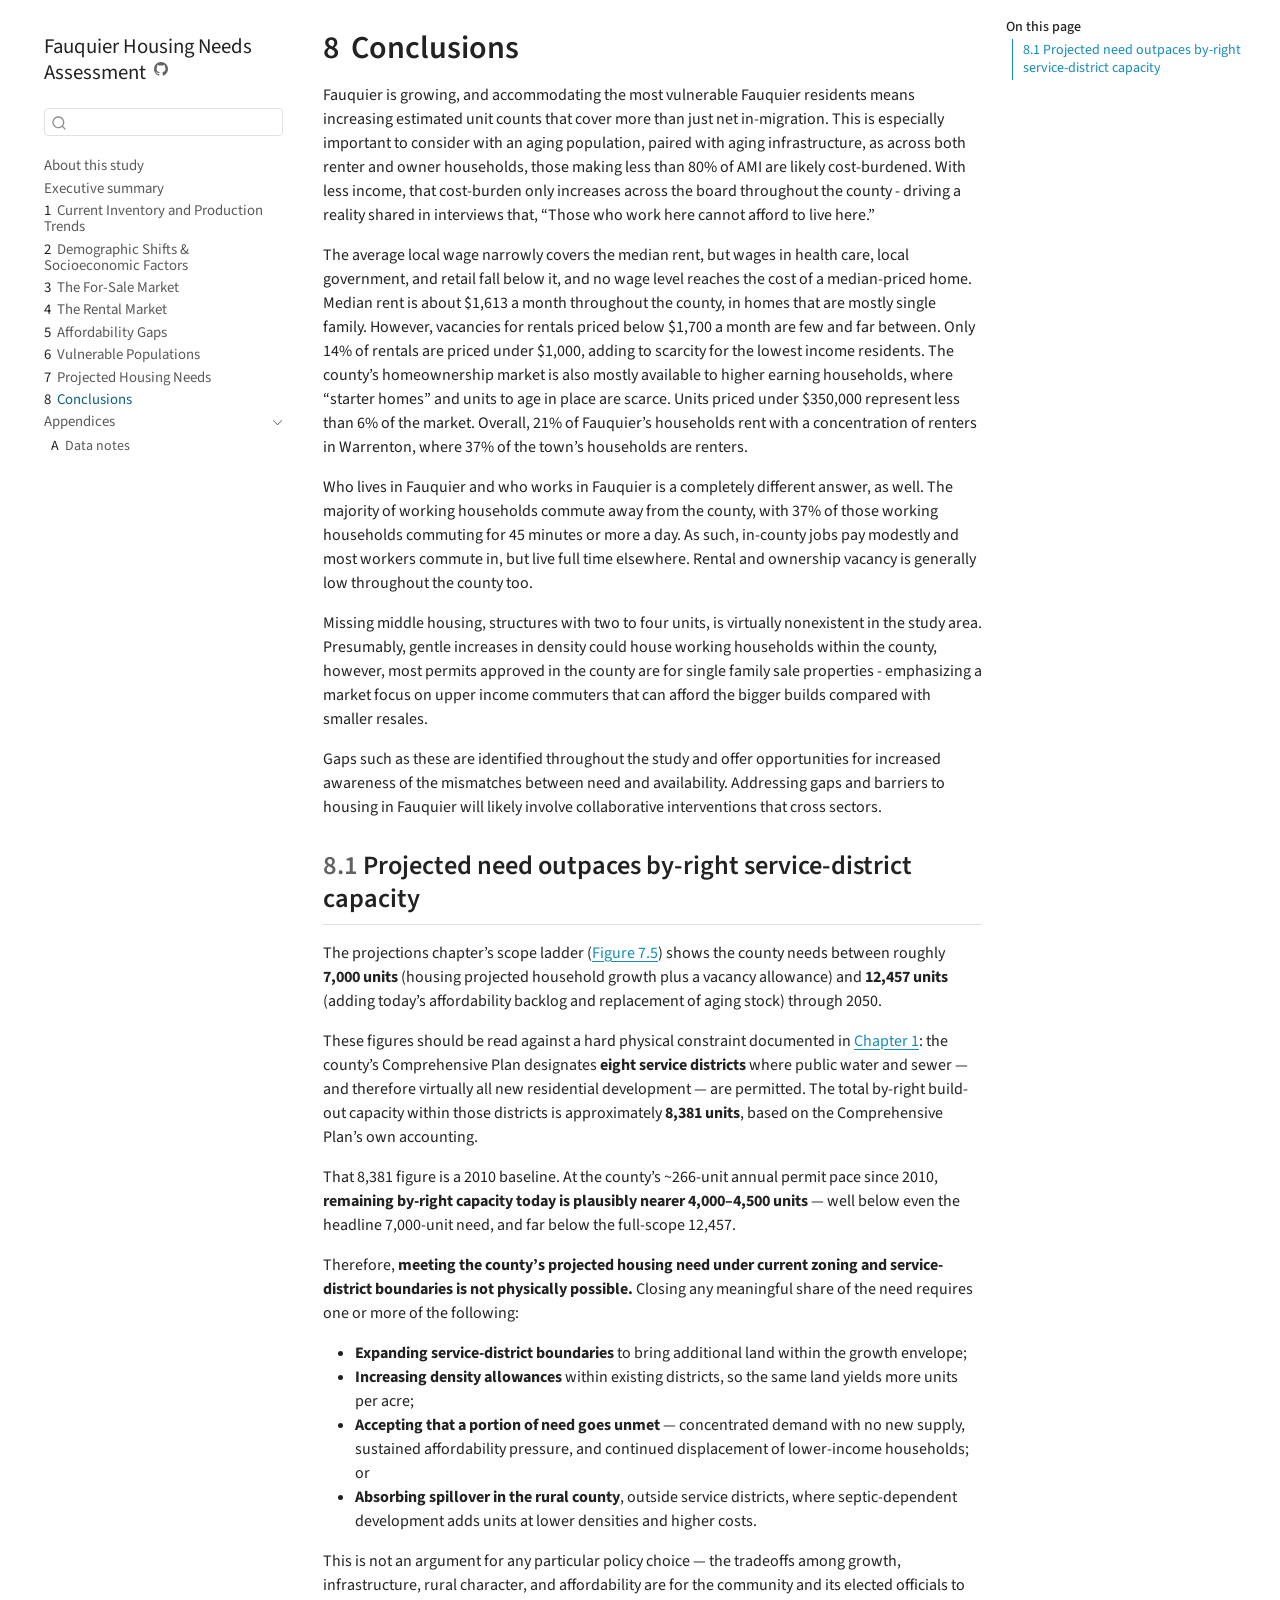
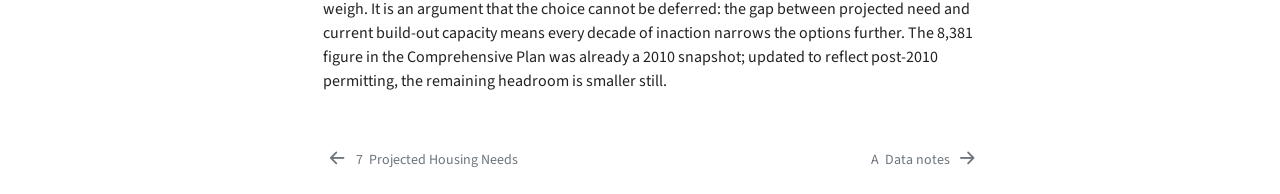
==== commit 6d9f4420: "content: migrate team narrative draft into all chapters - replace bullets with prose from the team G" ====
--- a/docs/conclusions.html
+++ b/docs/conclusions.html
@@ -2,7 +2,7 @@
 <html xmlns="http://www.w3.org/1999/xhtml" lang="en" xml:lang="en"><head>
 
 <meta charset="utf-8">
-<meta name="generator" content="quarto-1.10.18">
+<meta name="generator" content="quarto-1.10.19">
 
 <meta name="viewport" content="width=device-width, initial-scale=1.0, user-scalable=yes">
 
@@ -44,7 +44,7 @@
 <script src="site_libs/quarto-html/tippy.umd.min.js"></script>
 <script src="site_libs/quarto-html/anchor.min.js"></script>
 <link href="site_libs/quarto-html/tippy.css" rel="stylesheet">
-<link href="site_libs/quarto-html/quarto-syntax-highlighting-64a204ab8560d761af7679ceaba22944.css" rel="stylesheet" id="quarto-text-highlighting-styles">
+<link href="site_libs/quarto-html/quarto-syntax-highlighting-bf27225e3a48a9273f3daa8f8e829971.css" rel="stylesheet" id="quarto-text-highlighting-styles">
 <script src="site_libs/bootstrap/bootstrap.min.js"></script>
 <link href="site_libs/bootstrap/bootstrap-icons.css" rel="stylesheet">
 <link href="site_libs/bootstrap/bootstrap-f69b7edfa307575e8b8db3725626b858.min.css" rel="stylesheet" append-hash="true" id="quarto-bootstrap" data-mode="light">
@@ -229,13 +229,18 @@
 </header>
 
 
-<!-- Purpose: bullet synthesis of key findings by income level, tenure, household type, and geography (PLAN.md §7 Ch 7). -->
-<p><em>Narrative synthesis and additional findings to be completed in a later session. The section below addresses one headline policy implication that emerges from placing the projections chapter’s need estimates alongside the inventory chapter’s capacity figures.</em></p>
+<!-- Purpose: synthesis of key findings (prose migrated from the team Google Doc draft, Oct 2026), followed by the by-right capacity policy finding (PLAN.md §7 Ch 7). -->
+<p>Fauquier is growing, and accommodating the most vulnerable Fauquier residents means increasing estimated unit counts that cover more than just net in-migration. This is especially important to consider with an aging population, paired with aging infrastructure, as across both renter and owner households, those making less than 80% of AMI are likely cost-burdened. With less income, that cost-burden only increases across the board throughout the county - driving a reality shared in interviews that, “Those who work here cannot afford to live here.”</p>
+<p>The average local wage narrowly covers the median rent, but wages in health care, local government, and retail fall below it, and no wage level reaches the cost of a median-priced home. Median rent is about $1,613 a month throughout the county, in homes that are mostly single family. However, vacancies for rentals priced below $1,700 a month are few and far between. Only 14% of rentals are priced under $1,000, adding to scarcity for the lowest income residents. The county’s homeownership market is also mostly available to higher earning households, where “starter homes” and units to age in place are scarce. Units priced under $350,000 represent less than 6% of the market. Overall, 21% of Fauquier’s households rent with a concentration of renters in Warrenton, where 37% of the town’s households are renters.</p>
+<p>Who lives in Fauquier and who works in Fauquier is a completely different answer, as well. The majority of working households commute away from the county, with 37% of those working households commuting for 45 minutes or more a day. As such, in-county jobs pay modestly and most workers commute in, but live full time elsewhere. Rental and ownership vacancy is generally low throughout the county too.</p>
+<p>Missing middle housing, structures with two to four units, is virtually nonexistent in the study area. Presumably, gentle increases in density could house working households within the county, however, most permits approved in the county are for single family sale properties - emphasizing a market focus on upper income commuters that can afford the bigger builds compared with smaller resales.</p>
+<p>Gaps such as these are identified throughout the study and offer opportunities for increased awareness of the mismatches between need and availability. Addressing gaps and barriers to housing in Fauquier will likely involve collaborative interventions that cross sectors.</p>
 <section id="projected-need-outpaces-by-right-service-district-capacity" class="level2" data-number="8.1">
 <h2 data-number="8.1" class="anchored" data-anchor-id="projected-need-outpaces-by-right-service-district-capacity"><span class="header-section-number">8.1</span> Projected need outpaces by-right service-district capacity</h2>
-<p>The projections chapter’s scope ladder (<a href="projections.html#fig-scope-ladder" class="quarto-xref">Figure&nbsp;<span>7.5</span></a>) shows the county needs between roughly <strong>7,000 units</strong> (housing projected household growth plus a vacancy allowance) and <strong>12,457 units</strong> (adding today’s affordability backlog and replacement of aging stock) through 2050. These figures should be read against a hard physical constraint documented in <a href="inventory.html" class="quarto-xref"><span>Chapter 1</span></a>: the county’s Comprehensive Plan designates <strong>eight service districts</strong> where public water and sewer — and therefore virtually all new residential development — are permitted. The total by-right build-out capacity within those districts is approximately <strong>8,381 units</strong>, based on the Comprehensive Plan’s own accounting.</p>
-<p>That 8,381 figure is a <strong>2010 baseline</strong>. At the county’s ~266-unit permit pace since 2010 (roughly 15 years × 266 units/yr ≈ 4,000 units), <strong>remaining by-right capacity today is plausibly nearer 4,000–4,500 units</strong> — well below even the headline 7,000-unit need, and far below the full-scope 12,457.</p>
-<p>The implication is direct: <strong>meeting the county’s projected housing need under current zoning and service-district boundaries is not physically possible.</strong> Closing any meaningful share of the need requires one or more of the following:</p>
+<p>The projections chapter’s scope ladder (<a href="projections.html#fig-scope-ladder" class="quarto-xref">Figure&nbsp;<span>7.5</span></a>) shows the county needs between roughly <strong>7,000 units</strong> (housing projected household growth plus a vacancy allowance) and <strong>12,457 units</strong> (adding today’s affordability backlog and replacement of aging stock) through 2050.</p>
+<p>These figures should be read against a hard physical constraint documented in <a href="inventory.html" class="quarto-xref"><span>Chapter 1</span></a>: the county’s Comprehensive Plan designates <strong>eight service districts</strong> where public water and sewer — and therefore virtually all new residential development — are permitted. The total by-right build-out capacity within those districts is approximately <strong>8,381 units</strong>, based on the Comprehensive Plan’s own accounting.</p>
+<p>That 8,381 figure is a 2010 baseline. At the county’s ~266-unit annual permit pace since 2010, <strong>remaining by-right capacity today is plausibly nearer 4,000–4,500 units</strong> — well below even the headline 7,000-unit need, and far below the full-scope 12,457.</p>
+<p>Therefore, <strong>meeting the county’s projected housing need under current zoning and service-district boundaries is not physically possible.</strong> Closing any meaningful share of the need requires one or more of the following:</p>
 <ul>
 <li><strong>Expanding service-district boundaries</strong> to bring additional land within the growth envelope;</li>
 <li><strong>Increasing density allowances</strong> within existing districts, so the same land yields more units per acre;</li>
--- a/docs/site_libs/quarto-html/quarto-syntax-highlighting-bf27225e3a48a9273f3daa8f8e829971.css
+++ b/docs/site_libs/quarto-html/quarto-syntax-highlighting-bf27225e3a48a9273f3daa8f8e829971.css
@@ -0,0 +1,236 @@
+/* quarto syntax highlight colors */
+:root {
+  --quarto-hl-ot-color: #003B4F;
+  --quarto-hl-at-color: #657422;
+  --quarto-hl-ss-color: #20794D;
+  --quarto-hl-an-color: #5E5E5E;
+  --quarto-hl-fu-color: #4758AB;
+  --quarto-hl-st-color: #20794D;
+  --quarto-hl-cf-color: #003B4F;
+  --quarto-hl-op-color: #5E5E5E;
+  --quarto-hl-er-color: #AD0000;
+  --quarto-hl-bn-color: #AD0000;
+  --quarto-hl-al-color: #AD0000;
+  --quarto-hl-va-color: #111111;
+  --quarto-hl-bu-color: inherit;
+  --quarto-hl-ex-color: inherit;
+  --quarto-hl-pp-color: #AD0000;
+  --quarto-hl-in-color: #5E5E5E;
+  --quarto-hl-vs-color: #20794D;
+  --quarto-hl-wa-color: #5E5E5E;
+  --quarto-hl-do-color: #5E5E5E;
+  --quarto-hl-im-color: #00769E;
+  --quarto-hl-ch-color: #20794D;
+  --quarto-hl-dt-color: #AD0000;
+  --quarto-hl-fl-color: #AD0000;
+  --quarto-hl-co-color: #5E5E5E;
+  --quarto-hl-cv-color: #5E5E5E;
+  --quarto-hl-cn-color: #8f5902;
+  --quarto-hl-sc-color: #5E5E5E;
+  --quarto-hl-dv-color: #AD0000;
+  --quarto-hl-kw-color: #003B4F;
+}
+
+/* other quarto variables */
+:root {
+  --quarto-font-monospace: SFMono-Regular, Menlo, Monaco, Consolas, "Liberation Mono", "Courier New", monospace;
+}
+
+/* syntax highlight based on Pandoc's rules */
+pre > code.sourceCode > span {
+  color: #003B4F;
+}
+
+code.sourceCode > span {
+  color: #003B4F;
+}
+
+div.sourceCode,
+div.sourceCode pre.sourceCode {
+  color: #003B4F;
+}
+
+/* Normal */
+code span {
+  color: #003B4F;
+}
+
+/* Alert */
+code span.al {
+  color: #AD0000;
+  font-style: inherit;
+}
+
+/* Annotation */
+code span.an {
+  color: #5E5E5E;
+  font-style: inherit;
+}
+
+/* Attribute */
+code span.at {
+  color: #657422;
+  font-style: inherit;
+}
+
+/* BaseN */
+code span.bn {
+  color: #AD0000;
+  font-style: inherit;
+}
+
+/* BuiltIn */
+code span.bu {
+  font-style: inherit;
+}
+
+/* ControlFlow */
+code span.cf {
+  color: #003B4F;
+  font-weight: bold;
+  font-style: inherit;
+}
+
+/* Char */
+code span.ch {
+  color: #20794D;
+  font-style: inherit;
+}
+
+/* Constant */
+code span.cn {
+  color: #8f5902;
+  font-style: inherit;
+}
+
+/* Comment */
+code span.co {
+  color: #5E5E5E;
+  font-style: inherit;
+}
+
+/* CommentVar */
+code span.cv {
+  color: #5E5E5E;
+  font-style: italic;
+}
+
+/* Documentation */
+code span.do {
+  color: #5E5E5E;
+  font-style: italic;
+}
+
+/* DataType */
+code span.dt {
+  color: #AD0000;
+  font-style: inherit;
+}
+
+/* DecVal */
+code span.dv {
+  color: #AD0000;
+  font-style: inherit;
+}
+
+/* Error */
+code span.er {
+  color: #AD0000;
+  font-style: inherit;
+}
+
+/* Extension */
+code span.ex {
+  font-style: inherit;
+}
+
+/* Float */
+code span.fl {
+  color: #AD0000;
+  font-style: inherit;
+}
+
+/* Function */
+code span.fu {
+  color: #4758AB;
+  font-style: inherit;
+}
+
+/* Import */
+code span.im {
+  color: #00769E;
+  font-style: inherit;
+}
+
+/* Information */
+code span.in {
+  color: #5E5E5E;
+  font-style: inherit;
+}
+
+/* Keyword */
+code span.kw {
+  color: #003B4F;
+  font-weight: bold;
+  font-style: inherit;
+}
+
+/* Operator */
+code span.op {
+  color: #5E5E5E;
+  font-style: inherit;
+}
+
+/* Other */
+code span.ot {
+  color: #003B4F;
+  font-style: inherit;
+}
+
+/* Preprocessor */
+code span.pp {
+  color: #AD0000;
+  font-style: inherit;
+}
+
+/* SpecialChar */
+code span.sc {
+  color: #5E5E5E;
+  font-style: inherit;
+}
+
+/* SpecialString */
+code span.ss {
+  color: #20794D;
+  font-style: inherit;
+}
+
+/* String */
+code span.st {
+  color: #20794D;
+  font-style: inherit;
+}
+
+/* Variable */
+code span.va {
+  color: #111111;
+  font-style: inherit;
+}
+
+/* VerbatimString */
+code span.vs {
+  color: #20794D;
+  font-style: inherit;
+}
+
+/* Warning */
+code span.wa {
+  color: #5E5E5E;
+  font-style: italic;
+}
+
+.prevent-inlining {
+  content: "</";
+}
+
+/*# sourceMappingURL=8be38f48d34c45af72792cbd699585e7.css.map */
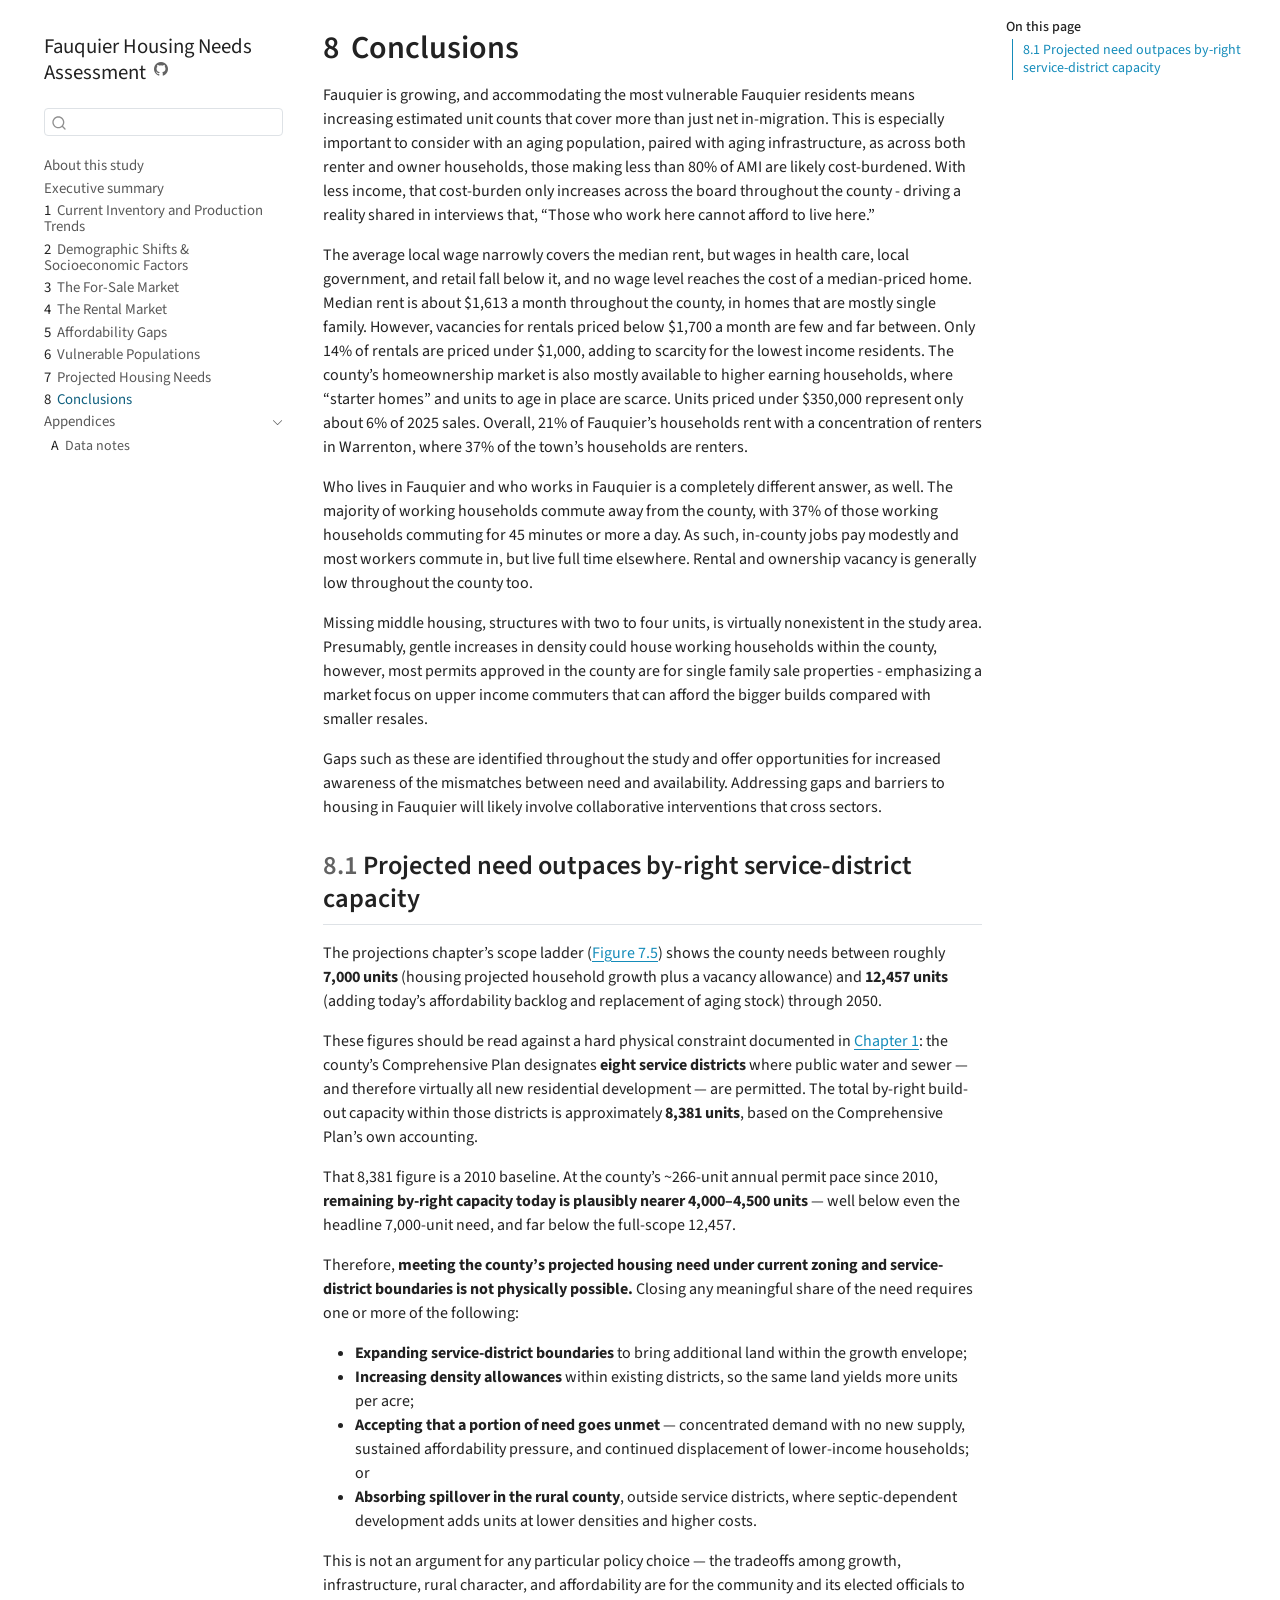
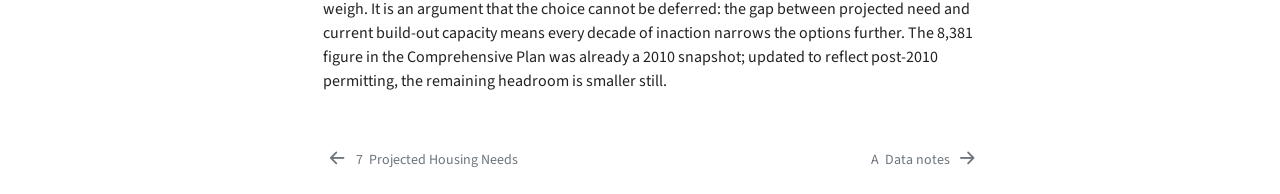
==== commit f518a52b: "data(mls): sync chapters to 2026-10-30 MLS/CoStar refresh Re-run r/gaps.R (11 of 267 listings afford" ====
--- a/docs/conclusions.html
+++ b/docs/conclusions.html
@@ -231,7 +231,7 @@
 
 <!-- Purpose: synthesis of key findings (prose migrated from the team Google Doc draft, Oct 2026), followed by the by-right capacity policy finding (PLAN.md §7 Ch 7). -->
 <p>Fauquier is growing, and accommodating the most vulnerable Fauquier residents means increasing estimated unit counts that cover more than just net in-migration. This is especially important to consider with an aging population, paired with aging infrastructure, as across both renter and owner households, those making less than 80% of AMI are likely cost-burdened. With less income, that cost-burden only increases across the board throughout the county - driving a reality shared in interviews that, “Those who work here cannot afford to live here.”</p>
-<p>The average local wage narrowly covers the median rent, but wages in health care, local government, and retail fall below it, and no wage level reaches the cost of a median-priced home. Median rent is about $1,613 a month throughout the county, in homes that are mostly single family. However, vacancies for rentals priced below $1,700 a month are few and far between. Only 14% of rentals are priced under $1,000, adding to scarcity for the lowest income residents. The county’s homeownership market is also mostly available to higher earning households, where “starter homes” and units to age in place are scarce. Units priced under $350,000 represent less than 6% of the market. Overall, 21% of Fauquier’s households rent with a concentration of renters in Warrenton, where 37% of the town’s households are renters.</p>
+<p>The average local wage narrowly covers the median rent, but wages in health care, local government, and retail fall below it, and no wage level reaches the cost of a median-priced home. Median rent is about $1,613 a month throughout the county, in homes that are mostly single family. However, vacancies for rentals priced below $1,700 a month are few and far between. Only 14% of rentals are priced under $1,000, adding to scarcity for the lowest income residents. The county’s homeownership market is also mostly available to higher earning households, where “starter homes” and units to age in place are scarce. Units priced under $350,000 represent only about 6% of 2025 sales. Overall, 21% of Fauquier’s households rent with a concentration of renters in Warrenton, where 37% of the town’s households are renters.</p>
 <p>Who lives in Fauquier and who works in Fauquier is a completely different answer, as well. The majority of working households commute away from the county, with 37% of those working households commuting for 45 minutes or more a day. As such, in-county jobs pay modestly and most workers commute in, but live full time elsewhere. Rental and ownership vacancy is generally low throughout the county too.</p>
 <p>Missing middle housing, structures with two to four units, is virtually nonexistent in the study area. Presumably, gentle increases in density could house working households within the county, however, most permits approved in the county are for single family sale properties - emphasizing a market focus on upper income commuters that can afford the bigger builds compared with smaller resales.</p>
 <p>Gaps such as these are identified throughout the study and offer opportunities for increased awareness of the mismatches between need and availability. Addressing gaps and barriers to housing in Fauquier will likely involve collaborative interventions that cross sectors.</p>
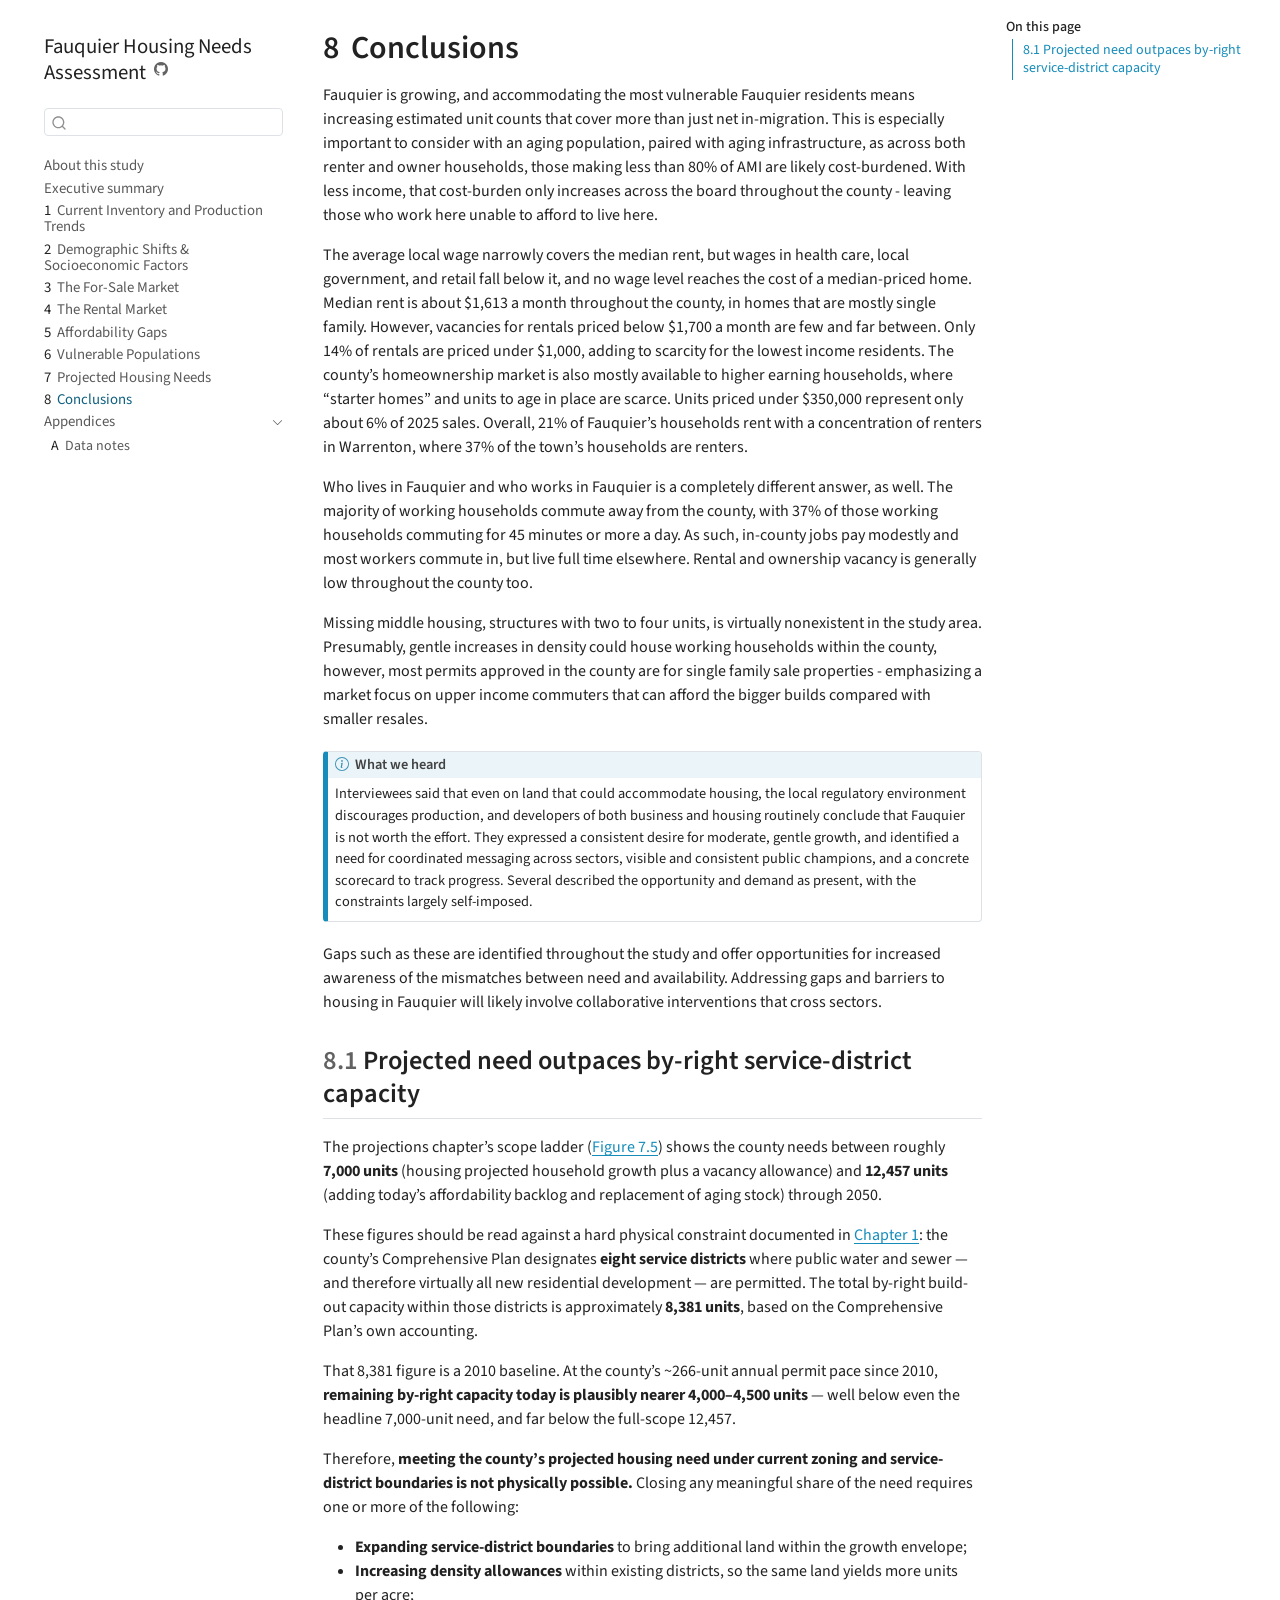
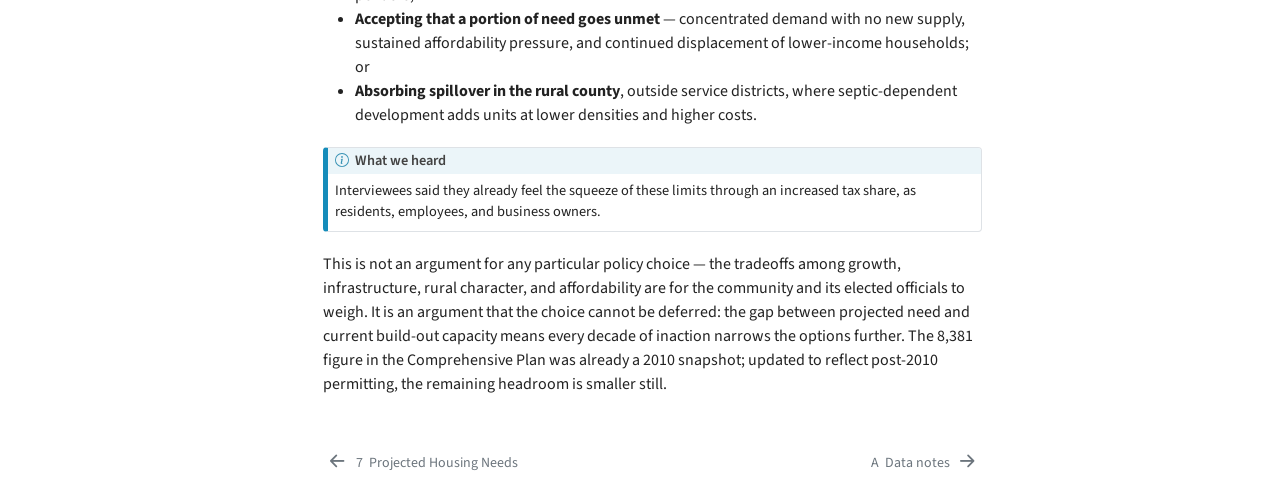
==== commit 4d672cbe: "content: move interview findings into "What we heard" callouts - add 22 inline callouts across inven" ====
--- a/docs/conclusions.html
+++ b/docs/conclusions.html
@@ -230,10 +230,23 @@
 
 
 <!-- Purpose: synthesis of key findings (prose migrated from the team Google Doc draft, Oct 2026), followed by the by-right capacity policy finding (PLAN.md §7 Ch 7). -->
-<p>Fauquier is growing, and accommodating the most vulnerable Fauquier residents means increasing estimated unit counts that cover more than just net in-migration. This is especially important to consider with an aging population, paired with aging infrastructure, as across both renter and owner households, those making less than 80% of AMI are likely cost-burdened. With less income, that cost-burden only increases across the board throughout the county - driving a reality shared in interviews that, “Those who work here cannot afford to live here.”</p>
+<p>Fauquier is growing, and accommodating the most vulnerable Fauquier residents means increasing estimated unit counts that cover more than just net in-migration. This is especially important to consider with an aging population, paired with aging infrastructure, as across both renter and owner households, those making less than 80% of AMI are likely cost-burdened. With less income, that cost-burden only increases across the board throughout the county - leaving those who work here unable to afford to live here.</p>
 <p>The average local wage narrowly covers the median rent, but wages in health care, local government, and retail fall below it, and no wage level reaches the cost of a median-priced home. Median rent is about $1,613 a month throughout the county, in homes that are mostly single family. However, vacancies for rentals priced below $1,700 a month are few and far between. Only 14% of rentals are priced under $1,000, adding to scarcity for the lowest income residents. The county’s homeownership market is also mostly available to higher earning households, where “starter homes” and units to age in place are scarce. Units priced under $350,000 represent only about 6% of 2025 sales. Overall, 21% of Fauquier’s households rent with a concentration of renters in Warrenton, where 37% of the town’s households are renters.</p>
 <p>Who lives in Fauquier and who works in Fauquier is a completely different answer, as well. The majority of working households commute away from the county, with 37% of those working households commuting for 45 minutes or more a day. As such, in-county jobs pay modestly and most workers commute in, but live full time elsewhere. Rental and ownership vacancy is generally low throughout the county too.</p>
 <p>Missing middle housing, structures with two to four units, is virtually nonexistent in the study area. Presumably, gentle increases in density could house working households within the county, however, most permits approved in the county are for single family sale properties - emphasizing a market focus on upper income commuters that can afford the bigger builds compared with smaller resales.</p>
+<div class="callout callout-style-default callout-note callout-titled" title="What we heard">
+<div class="callout-header d-flex align-content-center">
+<div class="callout-icon-container">
+<i class="callout-icon"></i>
+</div>
+<div class="callout-title-container flex-fill">
+<span class="screen-reader-only">Note</span>What we heard
+</div>
+</div>
+<div class="callout-body-container callout-body">
+<p>Interviewees said that even on land that could accommodate housing, the local regulatory environment discourages production, and developers of both business and housing routinely conclude that Fauquier is not worth the effort. They expressed a consistent desire for moderate, gentle growth, and identified a need for coordinated messaging across sectors, visible and consistent public champions, and a concrete scorecard to track progress. Several described the opportunity and demand as present, with the constraints largely self-imposed.</p>
+</div>
+</div>
 <p>Gaps such as these are identified throughout the study and offer opportunities for increased awareness of the mismatches between need and availability. Addressing gaps and barriers to housing in Fauquier will likely involve collaborative interventions that cross sectors.</p>
 <section id="projected-need-outpaces-by-right-service-district-capacity" class="level2" data-number="8.1">
 <h2 data-number="8.1" class="anchored" data-anchor-id="projected-need-outpaces-by-right-service-district-capacity"><span class="header-section-number">8.1</span> Projected need outpaces by-right service-district capacity</h2>
@@ -247,6 +260,19 @@
 <li><strong>Accepting that a portion of need goes unmet</strong> — concentrated demand with no new supply, sustained affordability pressure, and continued displacement of lower-income households; or</li>
 <li><strong>Absorbing spillover in the rural county</strong>, outside service districts, where septic-dependent development adds units at lower densities and higher costs.</li>
 </ul>
+<div class="callout callout-style-default callout-note callout-titled" title="What we heard">
+<div class="callout-header d-flex align-content-center">
+<div class="callout-icon-container">
+<i class="callout-icon"></i>
+</div>
+<div class="callout-title-container flex-fill">
+<span class="screen-reader-only">Note</span>What we heard
+</div>
+</div>
+<div class="callout-body-container callout-body">
+<p>Interviewees said they already feel the squeeze of these limits through an increased tax share, as residents, employees, and business owners.</p>
+</div>
+</div>
 <p>This is not an argument for any particular policy choice — the tradeoffs among growth, infrastructure, rural character, and affordability are for the community and its elected officials to weigh. It is an argument that the choice cannot be deferred: the gap between projected need and current build-out capacity means every decade of inaction narrows the options further. The 8,381 figure in the Comprehensive Plan was already a 2010 snapshot; updated to reflect post-2010 permitting, the remaining headroom is smaller still.</p>
 
 
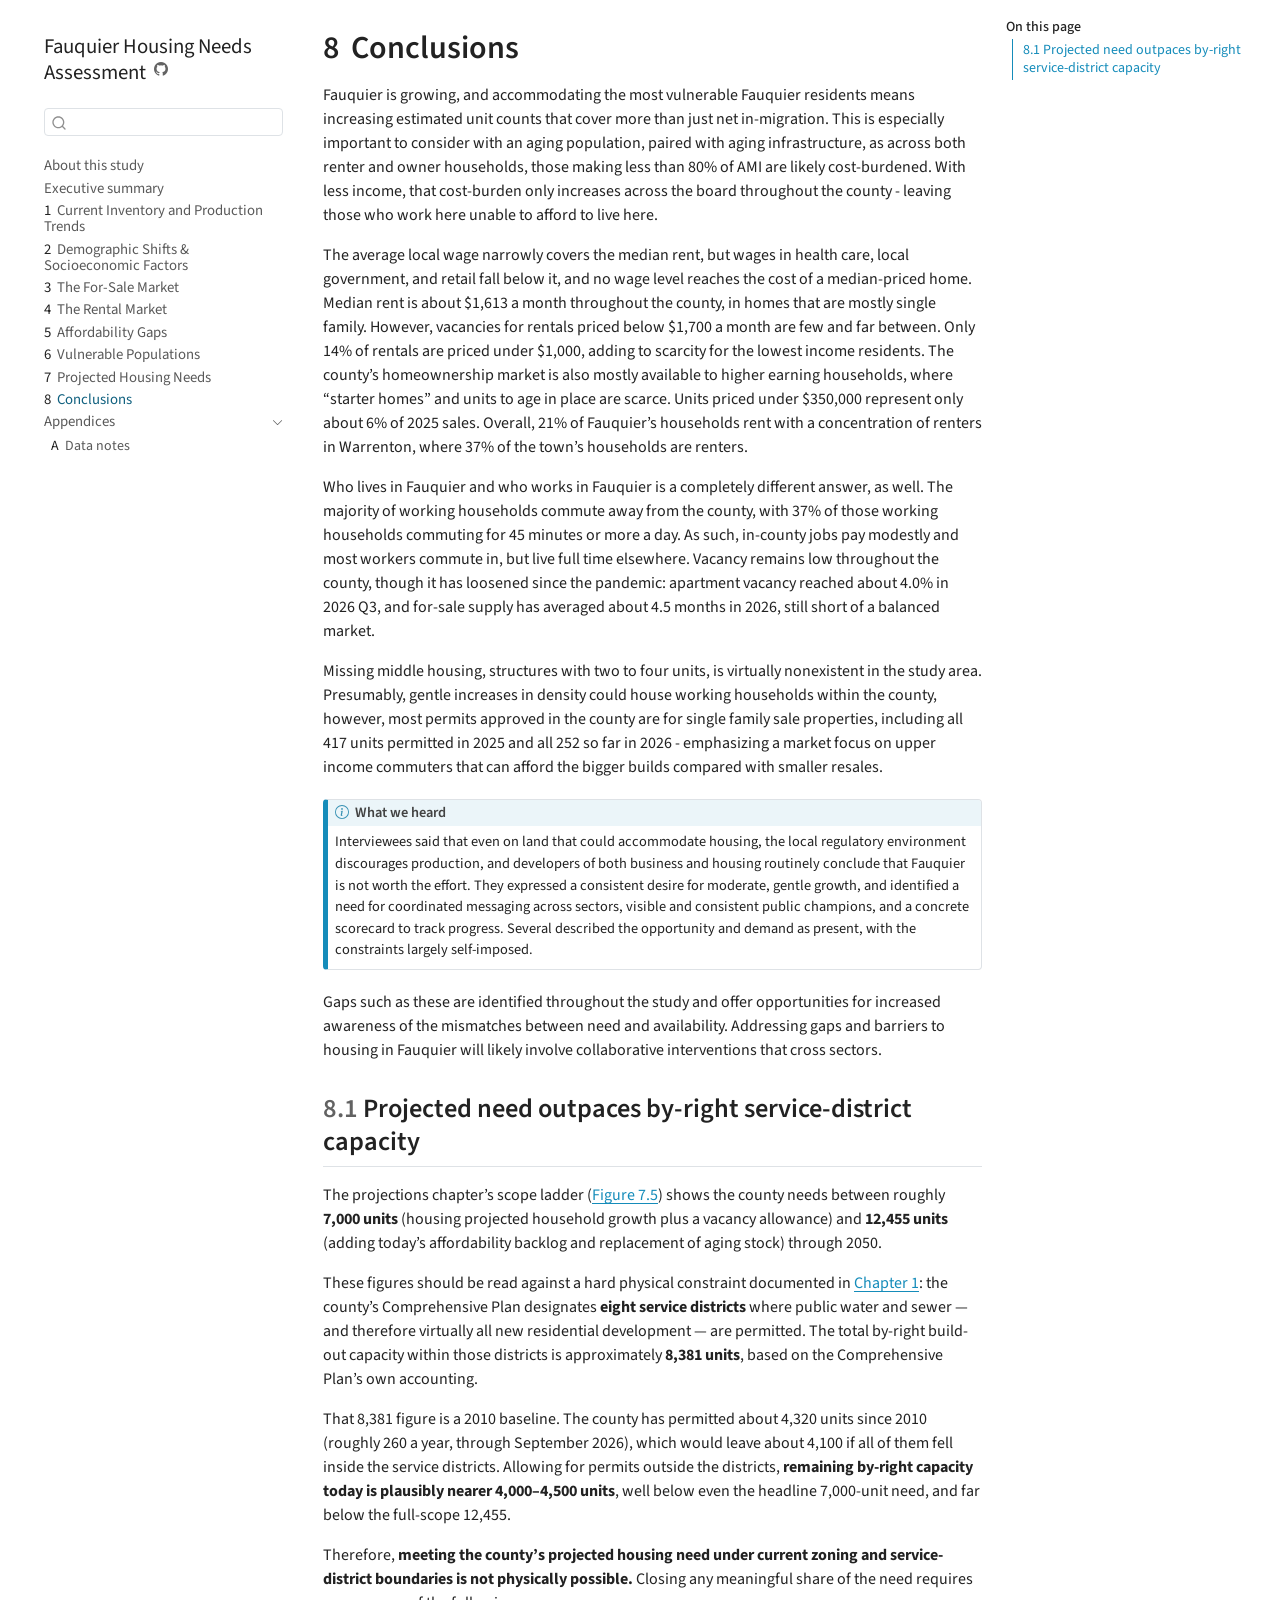
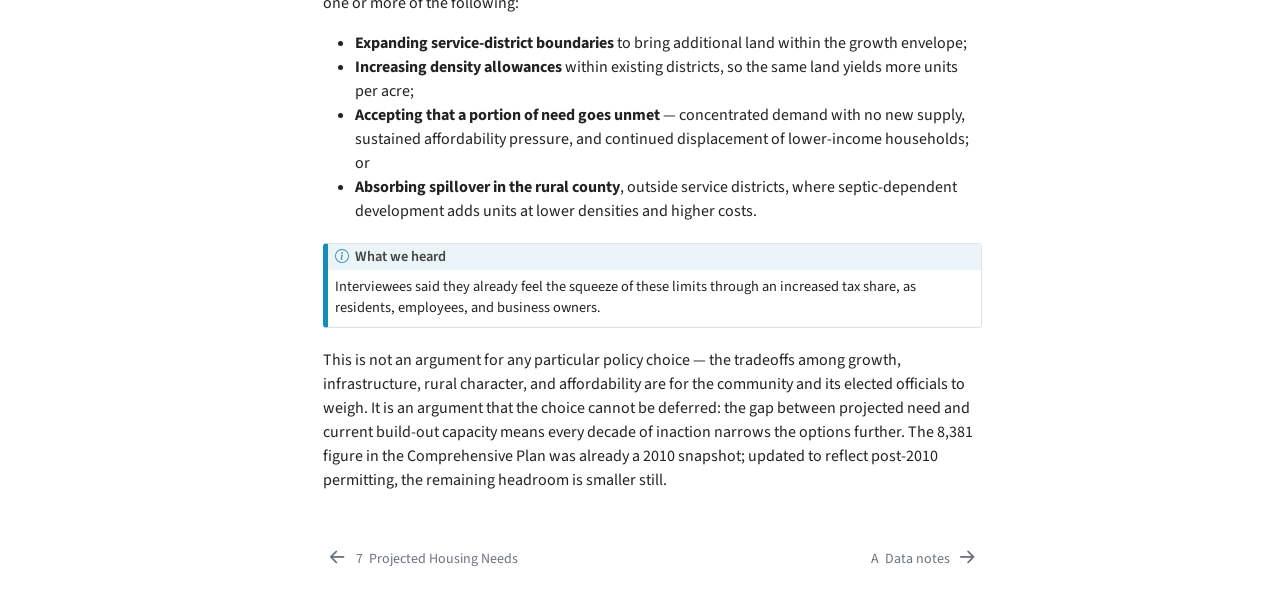
==== commit ef6f1871: "content: carry the 10-30 data refresh through all chapters - fix(affordcalc): max price divided the " ====
--- a/docs/conclusions.html
+++ b/docs/conclusions.html
@@ -232,8 +232,8 @@
 <!-- Purpose: synthesis of key findings (prose migrated from the team Google Doc draft, Oct 2026), followed by the by-right capacity policy finding (PLAN.md §7 Ch 7). -->
 <p>Fauquier is growing, and accommodating the most vulnerable Fauquier residents means increasing estimated unit counts that cover more than just net in-migration. This is especially important to consider with an aging population, paired with aging infrastructure, as across both renter and owner households, those making less than 80% of AMI are likely cost-burdened. With less income, that cost-burden only increases across the board throughout the county - leaving those who work here unable to afford to live here.</p>
 <p>The average local wage narrowly covers the median rent, but wages in health care, local government, and retail fall below it, and no wage level reaches the cost of a median-priced home. Median rent is about $1,613 a month throughout the county, in homes that are mostly single family. However, vacancies for rentals priced below $1,700 a month are few and far between. Only 14% of rentals are priced under $1,000, adding to scarcity for the lowest income residents. The county’s homeownership market is also mostly available to higher earning households, where “starter homes” and units to age in place are scarce. Units priced under $350,000 represent only about 6% of 2025 sales. Overall, 21% of Fauquier’s households rent with a concentration of renters in Warrenton, where 37% of the town’s households are renters.</p>
-<p>Who lives in Fauquier and who works in Fauquier is a completely different answer, as well. The majority of working households commute away from the county, with 37% of those working households commuting for 45 minutes or more a day. As such, in-county jobs pay modestly and most workers commute in, but live full time elsewhere. Rental and ownership vacancy is generally low throughout the county too.</p>
-<p>Missing middle housing, structures with two to four units, is virtually nonexistent in the study area. Presumably, gentle increases in density could house working households within the county, however, most permits approved in the county are for single family sale properties - emphasizing a market focus on upper income commuters that can afford the bigger builds compared with smaller resales.</p>
+<p>Who lives in Fauquier and who works in Fauquier is a completely different answer, as well. The majority of working households commute away from the county, with 37% of those working households commuting for 45 minutes or more a day. As such, in-county jobs pay modestly and most workers commute in, but live full time elsewhere. Vacancy remains low throughout the county, though it has loosened since the pandemic: apartment vacancy reached about 4.0% in 2026 Q3, and for-sale supply has averaged about 4.5 months in 2026, still short of a balanced market.</p>
+<p>Missing middle housing, structures with two to four units, is virtually nonexistent in the study area. Presumably, gentle increases in density could house working households within the county, however, most permits approved in the county are for single family sale properties, including all 417 units permitted in 2025 and all 252 so far in 2026 - emphasizing a market focus on upper income commuters that can afford the bigger builds compared with smaller resales.</p>
 <div class="callout callout-style-default callout-note callout-titled" title="What we heard">
 <div class="callout-header d-flex align-content-center">
 <div class="callout-icon-container">
@@ -250,9 +250,9 @@
 <p>Gaps such as these are identified throughout the study and offer opportunities for increased awareness of the mismatches between need and availability. Addressing gaps and barriers to housing in Fauquier will likely involve collaborative interventions that cross sectors.</p>
 <section id="projected-need-outpaces-by-right-service-district-capacity" class="level2" data-number="8.1">
 <h2 data-number="8.1" class="anchored" data-anchor-id="projected-need-outpaces-by-right-service-district-capacity"><span class="header-section-number">8.1</span> Projected need outpaces by-right service-district capacity</h2>
-<p>The projections chapter’s scope ladder (<a href="projections.html#fig-scope-ladder" class="quarto-xref">Figure&nbsp;<span>7.5</span></a>) shows the county needs between roughly <strong>7,000 units</strong> (housing projected household growth plus a vacancy allowance) and <strong>12,457 units</strong> (adding today’s affordability backlog and replacement of aging stock) through 2050.</p>
+<p>The projections chapter’s scope ladder (<a href="projections.html#fig-scope-ladder" class="quarto-xref">Figure&nbsp;<span>7.5</span></a>) shows the county needs between roughly <strong>7,000 units</strong> (housing projected household growth plus a vacancy allowance) and <strong>12,455 units</strong> (adding today’s affordability backlog and replacement of aging stock) through 2050.</p>
 <p>These figures should be read against a hard physical constraint documented in <a href="inventory.html" class="quarto-xref"><span>Chapter 1</span></a>: the county’s Comprehensive Plan designates <strong>eight service districts</strong> where public water and sewer — and therefore virtually all new residential development — are permitted. The total by-right build-out capacity within those districts is approximately <strong>8,381 units</strong>, based on the Comprehensive Plan’s own accounting.</p>
-<p>That 8,381 figure is a 2010 baseline. At the county’s ~266-unit annual permit pace since 2010, <strong>remaining by-right capacity today is plausibly nearer 4,000–4,500 units</strong> — well below even the headline 7,000-unit need, and far below the full-scope 12,457.</p>
+<p>That 8,381 figure is a 2010 baseline. The county has permitted about 4,320 units since 2010 (roughly 260 a year, through September 2026), which would leave about 4,100 if all of them fell inside the service districts. Allowing for permits outside the districts, <strong>remaining by-right capacity today is plausibly nearer 4,000–4,500 units</strong>, well below even the headline 7,000-unit need, and far below the full-scope 12,455.</p>
 <p>Therefore, <strong>meeting the county’s projected housing need under current zoning and service-district boundaries is not physically possible.</strong> Closing any meaningful share of the need requires one or more of the following:</p>
 <ul>
 <li><strong>Expanding service-district boundaries</strong> to bring additional land within the growth envelope;</li>
